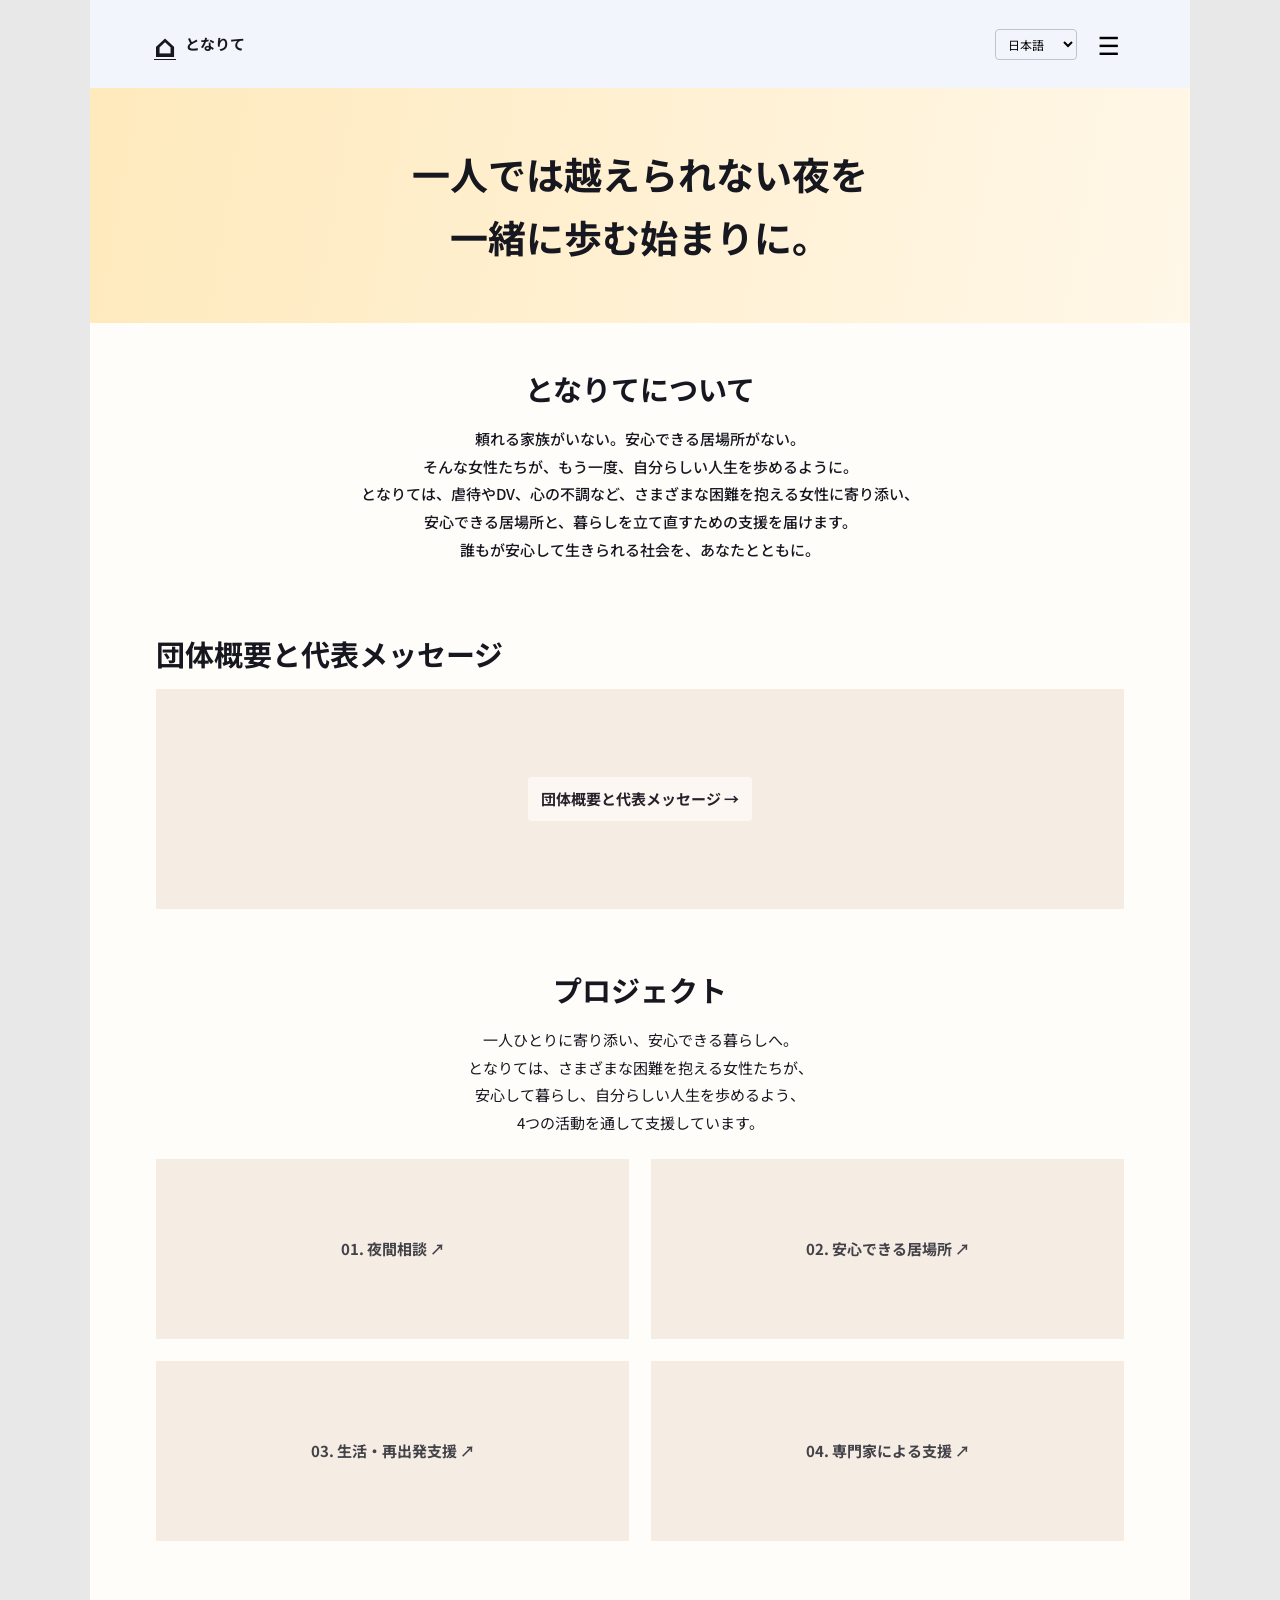
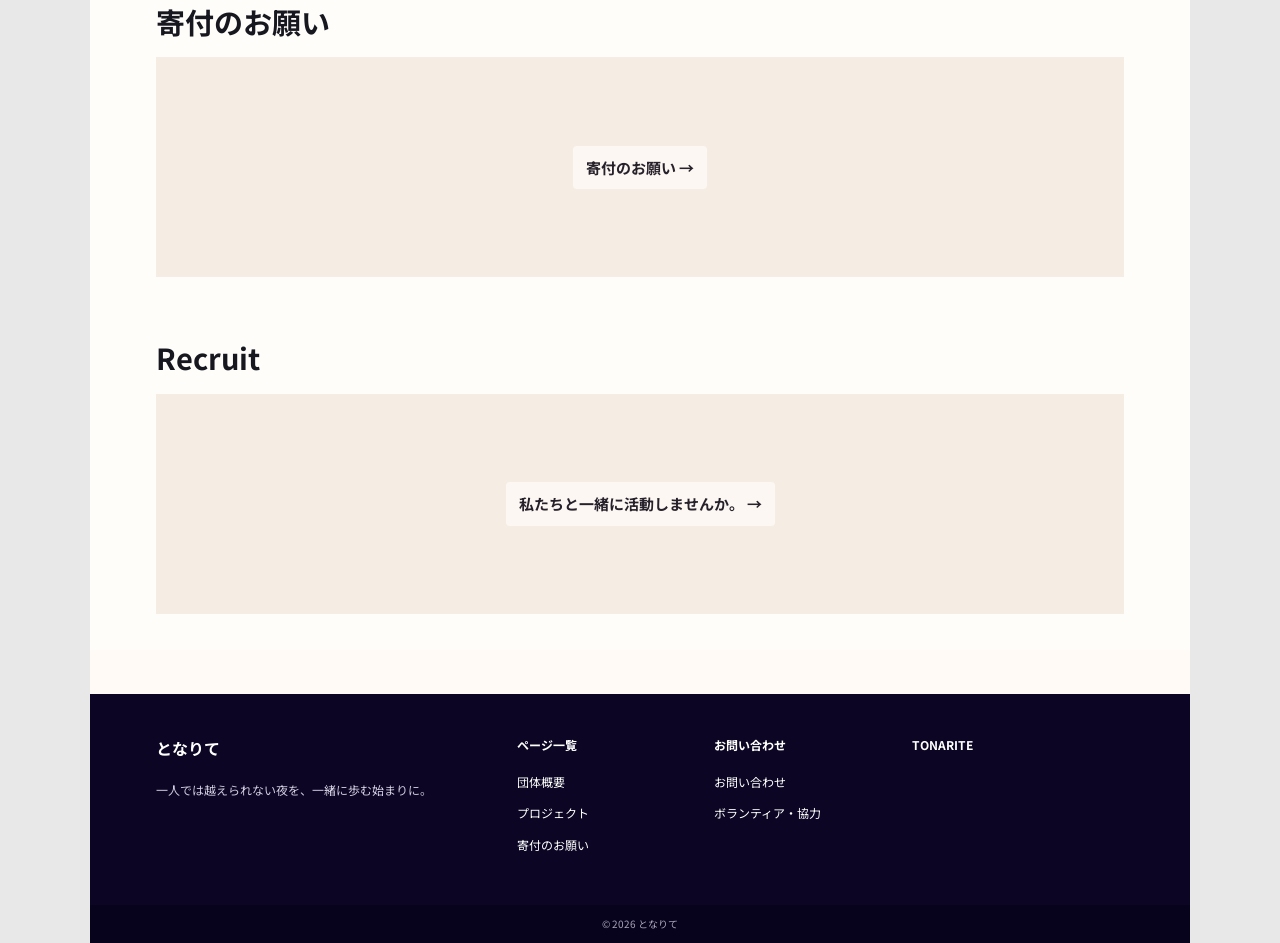
==== index.html @ 02434e6d "Add files via upload" ====
<!doctype html>
<html lang="ja"><head><meta charset="utf-8"><meta name="viewport" content="width=device-width,initial-scale=1"><meta name="description" content="となりて — 一人では越えられない夜を、一緒に歩む始まりに。"><title>ホーム | となりて</title><link rel="stylesheet" href="style.css"></head>
<body data-page="index">
<header class="site-header"><a class="brand" href="index.html" aria-label="となりて ホーム"><span class="brand-icon">⌂</span><span>となりて</span></a><div class="header-actions"><label class="sr-only" for="lang">Language</label><select id="lang" aria-label="Language"><option value="ja">日本語</option><option value="en">English</option><option value="es">Español</option><option value="zh">中文</option></select><button class="menu-toggle" id="menu-toggle" aria-expanded="false" aria-controls="site-nav" aria-label="メニューを開く">☰</button></div><nav id="site-nav" class="site-nav" aria-label="主なメニュー"><a href="index.html" data-t="navHome">ホーム</a><a href="about.html" data-t="navAbout">団体概要</a><a href="projects.html" data-t="navProjects">プロジェクト</a><a href="donation.html" data-t="navDonate">寄付のお願い</a><a href="contact.html" data-t="navContact">お問い合わせ</a></nav></header>
<main id="app"></main>
<footer class="footer"><div class="footer-inner"><div><h2>となりて</h2><p data-t="footerLine">一人では越えられない夜を、一緒に歩む始まりに。</p></div><div><h3 data-t="footerExplore">ページ一覧</h3><a href="about.html" data-t="navAbout">団体概要</a><a href="projects.html" data-t="navProjects">プロジェクト</a><a href="donation.html" data-t="navDonate">寄付のお願い</a></div><div><h3 data-t="footerSupport">お問い合わせ</h3><a href="contact.html" data-t="navContact">お問い合わせ</a><a href="contact.html?type=general" data-t="navVolunteer">ボランティア・協力</a></div><div><h3>TONARITE</h3></div></div><div class="copyright">© 2026 となりて</div></footer>
<script src="script.js" defer></script></body></html>
---- style.css ----
@import url('https://fonts.googleapis.com/css2?family=Noto+Sans+JP:wght@400;500;600;700&display=swap');
:root{--bg:#f3f5fc;--ink:#171720;--navy:#0c0624;--muted:#53575d;--yellow:#ffda76;--sage:#a9ae99}*{box-sizing:border-box}html{scroll-behavior:smooth}body{margin:0;background:#e8e8e8;color:var(--ink);font:15px/1.85 'Noto Sans JP',system-ui,sans-serif}a{color:inherit}button,select,input,textarea{font:inherit}button,a,select{touch-action:manipulation}button{cursor:pointer}.site-header,main,.footer{max-width:1100px;margin:auto}.site-header{background:var(--bg);display:flex;align-items:center;justify-content:space-between;padding:20px 5%;position:relative;z-index:5;min-height:84px}.brand{display:flex;align-items:center;gap:9px;text-decoration:none;font-size:15px;font-weight:700}.brand-icon{font-size:31px;line-height:1;border-bottom:1px solid}.header-actions{display:flex;align-items:center;gap:15px}#lang{background:transparent;border:1px solid #bfc4cc;padding:5px 8px;border-radius:4px;font-size:12px}.menu-toggle{border:0;background:none;font-size:25px}.site-nav{display:none;position:absolute;top:100%;left:0;right:0;background:#fff;box-shadow:0 13px 20px #0002;padding:16px 5%;gap:13px;flex-direction:column}.site-nav.open{display:flex}.site-nav a{text-decoration:none;padding:7px 0;font-weight:600}.site-nav a:hover,.footer a:hover{text-decoration:underline}main{min-height:420px;background:var(--bg);padding-bottom:44px}.container{padding:30px 6%}.section{padding:24px 6% 36px}.section h2,.container h1{margin:0 0 16px;font-size:clamp(21px,2.5vw,29px);line-height:1.4}.section p{margin:0 auto 22px;max-width:760px}.center{text-align:center}.hero{background:var(--yellow);min-height:235px;display:grid;place-items:center;padding:45px 20px;text-align:center}.hero h1{font-size:clamp(22px,3.5vw,38px);line-height:1.65;max-width:720px;margin:0}.banner{min-height:220px;display:grid;place-items:center;padding:32px;text-align:center;position:relative;background-color:#adb19d;background-image:linear-gradient(112deg,transparent 34%,#f7f7e49a 34.3%,#f7f7e49a 34.7%,transparent 35%),linear-gradient(18deg,transparent 57%,#f7f7e499 57.2%,#f7f7e499 57.6%,transparent 58%),linear-gradient(167deg,#c7c9b6,#a3aa99 46%,#c1c3af 47%,#969e8e);overflow:hidden}.banner:after{content:'';position:absolute;inset:0;pointer-events:none;background:linear-gradient(140deg,#ffffff1c,transparent 55%)}.banner>*{position:relative;z-index:1}.banner a{text-decoration:none;font-weight:700}.banner:hover{filter:brightness(1.035)}.banner.large{min-height:360px}.banner.light{background-color:#e5e2de;background-image:linear-gradient(135deg,#e4e0db 40%,#c6c1bd 40%,#e1dedb 70%)}.banner.cover{color:#fff;text-shadow:0 1px 5px #0005}.intro{padding:45px 7%}.intro p{max-width:700px;margin:0 auto;font-weight:500}.project-grid,.activity-grid{display:grid;grid-template-columns:repeat(2,minmax(0,1fr));gap:22px}.project-tile{min-height:180px;display:flex;align-items:center;justify-content:center;color:#171720;text-decoration:none;font-weight:700;text-align:center;padding:15px}.project-tile:hover{transform:translateY(-3px);transition:.2s}.small{font-size:12px}.footer{color:#fff;background:var(--navy)}.footer-inner{padding:40px 6%;display:grid;grid-template-columns:2fr 1fr 1fr 1.3fr;gap:34px}.footer h2,.footer h3{font-size:16px;margin:0 0 15px}.footer h3{font-size:12px}.footer a{display:block;text-decoration:none;font-size:12px;margin-bottom:9px}.footer p{font-size:12px;color:#d2cce1}.copyright{text-align:center;padding:10px;background:#08031d;color:#a8a4b8;font-size:10px}.page-title{padding:15px 6% 35px}.page-title h1{font-size:28px;margin:0}.body-copy{max-width:800px;margin:40px auto;white-space:pre-line;text-align:center;font-weight:500}.split{display:grid;grid-template-columns:1fr 2.3fr;gap:35px;align-items:start;margin:30px 0}.portrait{min-height:250px;background:#dedbd4;display:grid;place-items:center;color:#5c6062;font-size:13px}.placeholder{min-height:170px;background:linear-gradient(140deg,#f1efed 0%,#c9c9c7 51%,#eee 52%);display:grid;place-items:center;color:#777;font-size:12px}.text-block{white-space:pre-line}.timeline{padding-left:20px}.timeline li{margin:7px 0}.info-table{width:100%;border-collapse:collapse}.info-table td{padding:10px;border-bottom:1px solid #dce0e8;vertical-align:top}.info-table td:first-child{font-weight:700;width:140px}.feature{padding:32px 0;scroll-margin-top:15px}.feature h2{font-size:21px;margin-bottom:8px}.feature p{margin:0 0 14px}.feature .banner{min-height:235px}.people{display:grid;grid-template-columns:repeat(4,1fr);gap:15px}.person{text-align:center}.person .portrait{min-height:145px}.donation-options{display:grid;grid-template-columns:repeat(3,1fr);gap:14px}.donation-choice{border:2px solid #d4d8df;background:#fff;padding:20px 8px;text-align:center;min-width:0}.donation-choice.active{border-color:#4e604d;background:#e3e9df}.donation-choice strong{display:block;font-size:24px}.donate-panel{max-width:720px;margin:20px auto;text-align:center}.segmented{display:flex;justify-content:center;flex-wrap:wrap;gap:6px;margin-bottom:20px}.segmented button{padding:10px 16px;border:1px solid #bdc2ca;background:#fff}.segmented button.active{background:var(--navy);color:#fff}.button{display:inline-block;border:0;background:var(--navy);color:white;text-decoration:none;font-weight:700;padding:14px 34px;margin:15px 0;text-align:center}.button:hover{background:#2a2050}.notice{color:#575b64;font-size:13px}.voice{display:grid;grid-template-columns:120px 1fr;gap:22px;margin:24px 0;align-items:center}.voice .placeholder{min-height:120px}.form-wrap{max-width:750px;margin:auto}.form-row{margin:18px 0}.form-row label{display:block;font-weight:600;margin-bottom:6px}.form-row input,.form-row textarea,.form-row select{background:#fff;border:1px solid #a9b0ba;padding:12px;width:100%;border-radius:3px}.form-row textarea{min-height:160px}.form-hint{font-size:12px;color:#555a62}.radio-pair{display:grid;grid-template-columns:1fr 1fr;gap:12px}.radio-card{border:1px solid #bbc2c9;padding:16px;background:#fff}.radio-card:has(input:checked){border:2px solid #62755c;background:#e7eee4}.status{padding:12px;margin-top:13px;background:#ffefce}.safety{background:#fff9eb;padding:18px;border-left:4px solid #e7b64b;font-size:13px}.sr-only{position:absolute;width:1px;height:1px;overflow:hidden;clip:rect(0,0,0,0)}@media(max-width:680px){body{font-size:14px}.site-header{padding:13px 5%;min-height:65px}.hero{min-height:230px}.banner.large{min-height:270px}.project-grid,.activity-grid{gap:12px}.project-tile{min-height:132px;font-size:12px}.footer-inner{grid-template-columns:repeat(2,1fr);gap:22px}.split{grid-template-columns:1fr}.portrait{min-height:180px}.people{grid-template-columns:repeat(2,1fr)}.donation-options{gap:7px}.donation-choice strong{font-size:18px}.donation-choice{padding:12px 4px}.voice{grid-template-columns:75px 1fr;gap:12px}.voice .placeholder{min-height:80px}.radio-pair{grid-template-columns:1fr}.info-table td:first-child{width:100px}.container{padding:26px 5%}}
/* Tonarite original watercolor artwork */
main{background:#fffaf5 url('assets/site-watercolor-bg.webp') center top/100% auto repeat-y;}
.section,.container,.page-title{background:rgba(255,255,255,.48)}
.hero{background:linear-gradient(100deg,rgba(255,230,176,.82),rgba(255,246,228,.77)),url('assets/about-landscape.webp') center 52%/cover;}
.banner{background-color:#f3e9df;background-image:url('assets/about-landscape.webp');background-position:center;background-size:cover;}
.banner::after{background:rgba(255,250,246,.19)}
.banner a,.banner strong{display:inline-block;padding:8px 13px;background:rgba(255,251,247,.76);border-radius:4px;text-shadow:none;color:#27212b;}
.about-image{background-image:url('assets/about-landscape.webp')}
.donation-image{background-image:url('assets/donation-hands.webp')}
.recruit-image{background-image:url('assets/recruit-workspace.webp')}
.contact-image{background-image:url('assets/watercolor-florals.webp')}
.tile-1{background-image:url('assets/night-consultation.webp')}
.tile-2{background-image:url('assets/safe-room.webp')}
.tile-3{background-image:url('assets/living-support.webp')}
.tile-4{background-image:url('assets/expert-support.webp')}
.banner.project-tile{background-size:cover;background-position:center;}
.portrait-floral{background:#f7eee8 url('assets/watercolor-florals.webp') center/cover no-repeat;color:transparent}
.watercolor-story{background:#f7eee8 url('assets/new-beginnings.webp') center/cover no-repeat;color:transparent}
.person:nth-child(even) .portrait-floral{background-image:url('assets/recruit-workspace.webp')}
.banner.cover{color:var(--ink);text-shadow:none}
.banner.light{background-image:url('assets/donation-hands.webp')}
@media(max-width:680px){main{background-size:100% auto}.banner{min-height:165px}}

/* 2026-10-25 content revisions */
.project-copy,.history-copy{white-space:pre-line}.history-copy{line-height:2.15}.text-block{line-height:2}.impact-section{max-width:920px;margin:38px auto 26px}.impact-section>h2{text-align:left;font-size:clamp(20px,3vw,27px);margin-bottom:25px}.impact-grid{display:grid;grid-template-columns:repeat(3,minmax(0,1fr));gap:28px}.impact-card{min-width:0;text-align:center;background:rgba(255,255,255,.7);padding:16px;border-radius:12px}.impact-card h3{font-size:clamp(22px,3vw,29px);margin:0 0 14px}.impact-card img{display:block;width:100%;aspect-ratio:1.35;object-fit:cover;border-radius:6px}.impact-card p{font-size:16px;font-weight:700;margin:13px auto 0}.impact-foot,.tax-note{font-size:12px;color:#575968}.frequency-help{font-weight:700;margin-top:22px!important}.tax-note{margin-top:-8px!important}.body-copy{line-height:2.2}@media(max-width:680px){.impact-grid{gap:9px}.impact-card{padding:8px}.impact-card p{font-size:12px}.impact-card h3{font-size:21px}.impact-section{margin:28px auto}}
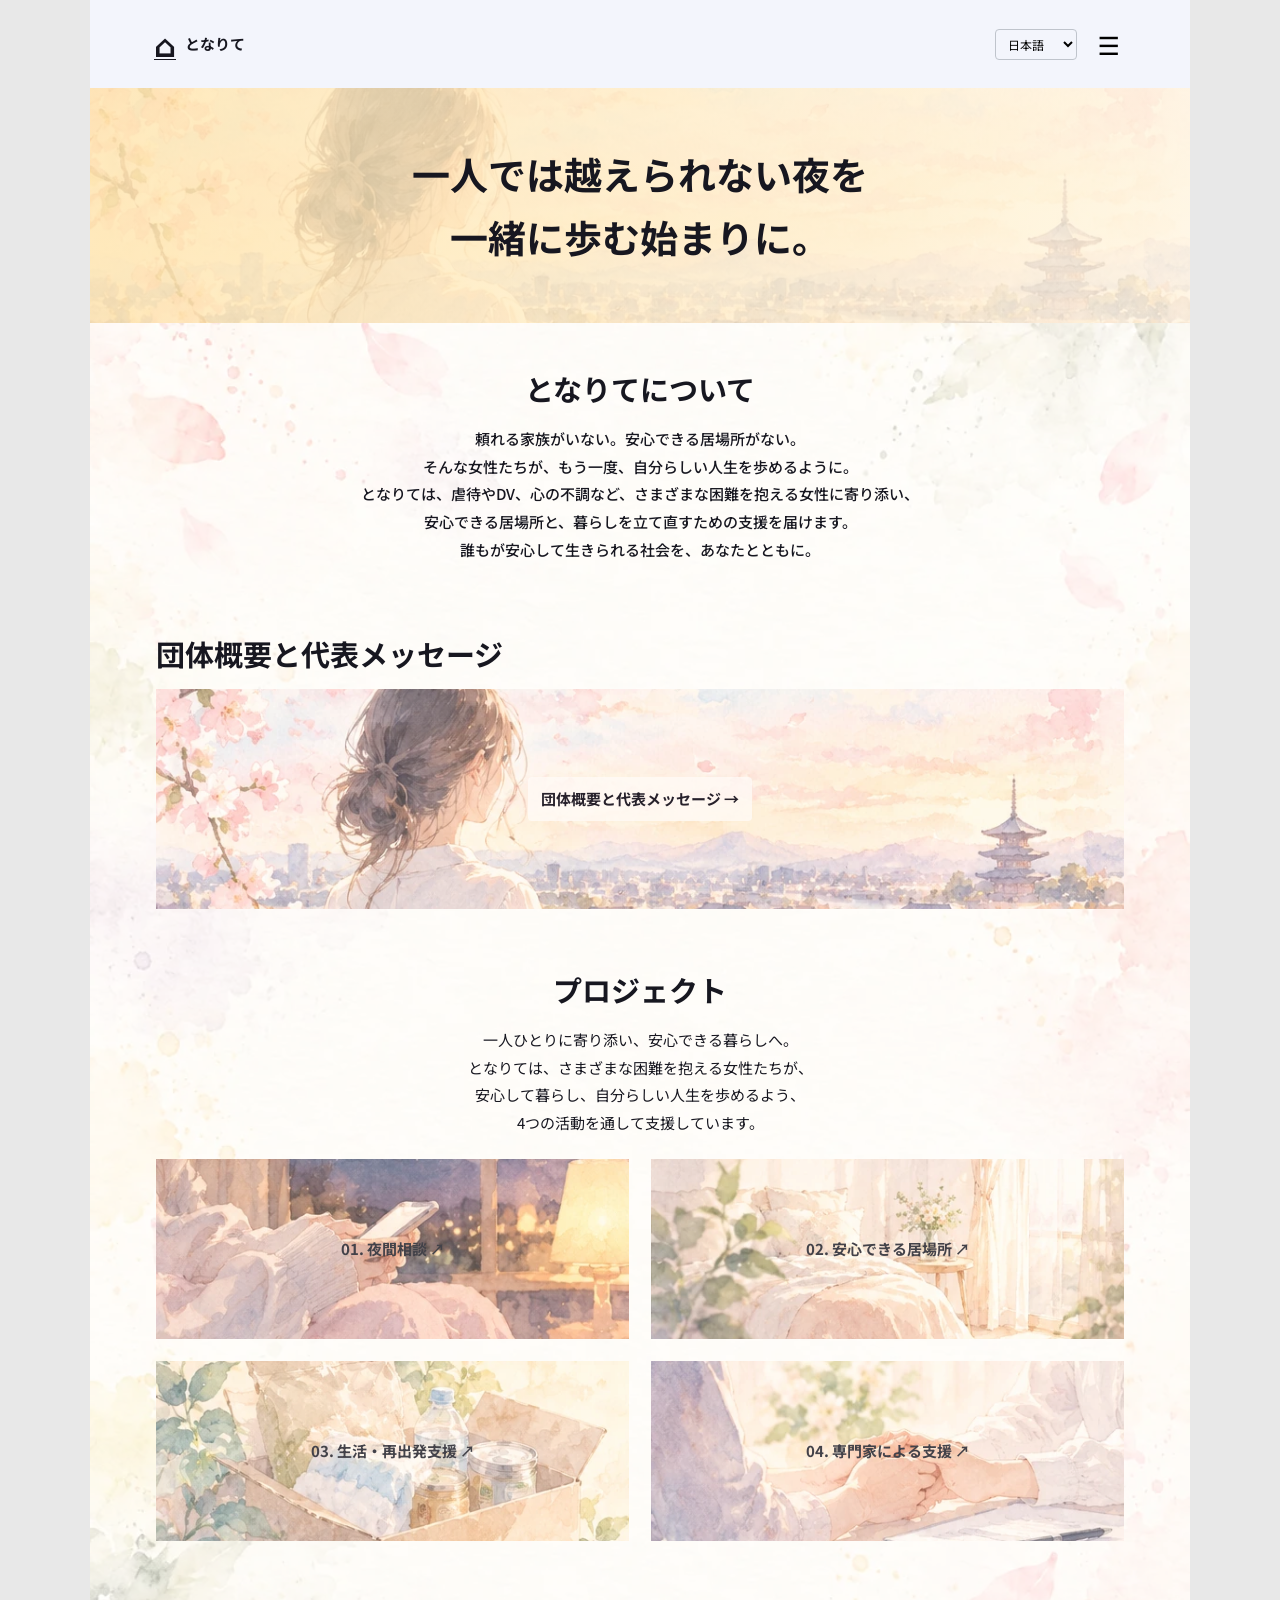
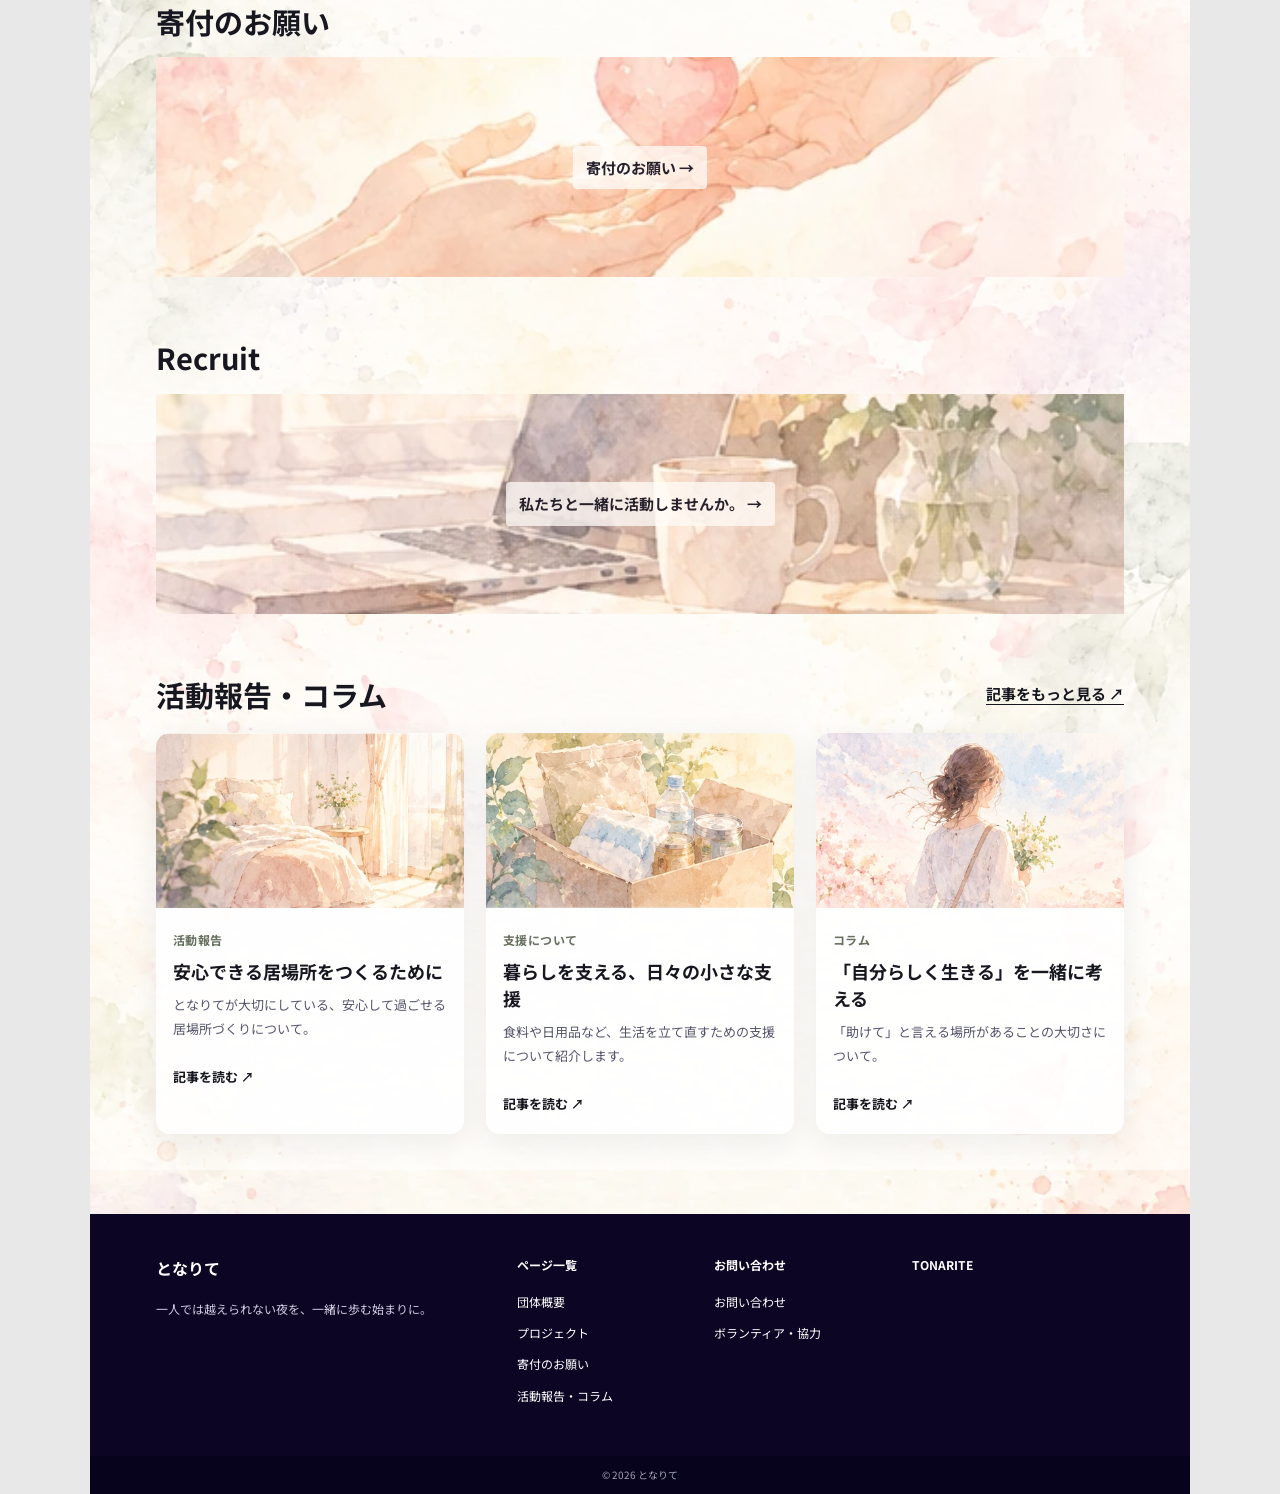
==== commit 2c0011df: "Add files via upload" ====
--- a/index.html
+++ b/index.html
@@ -1,7 +1,7 @@
 <!doctype html>
-<html lang="ja"><head><meta charset="utf-8"><meta name="viewport" content="width=device-width,initial-scale=1"><meta name="description" content="となりて — 一人では越えられない夜を、一緒に歩む始まりに。"><title>ホーム | となりて</title><link rel="stylesheet" href="style.css"></head>
+<html lang="ja"><head><meta charset="utf-8"><meta name="viewport" content="width=device-width,initial-scale=1"><meta name="description" content="となりて — 一人では越えられない夜を、一緒に歩む始まりに。"><title>ホーム | となりて</title><link rel="stylesheet" href="style.css?v=20261026"></head>
 <body data-page="index">
-<header class="site-header"><a class="brand" href="index.html" aria-label="となりて ホーム"><span class="brand-icon">⌂</span><span>となりて</span></a><div class="header-actions"><label class="sr-only" for="lang">Language</label><select id="lang" aria-label="Language"><option value="ja">日本語</option><option value="en">English</option><option value="es">Español</option><option value="zh">中文</option></select><button class="menu-toggle" id="menu-toggle" aria-expanded="false" aria-controls="site-nav" aria-label="メニューを開く">☰</button></div><nav id="site-nav" class="site-nav" aria-label="主なメニュー"><a href="index.html" data-t="navHome">ホーム</a><a href="about.html" data-t="navAbout">団体概要</a><a href="projects.html" data-t="navProjects">プロジェクト</a><a href="donation.html" data-t="navDonate">寄付のお願い</a><a href="contact.html" data-t="navContact">お問い合わせ</a></nav></header>
+<header class="site-header"><a class="brand" href="index.html" aria-label="となりて ホーム"><span class="brand-icon">⌂</span><span>となりて</span></a><div class="header-actions"><label class="sr-only" for="lang">Language</label><select id="lang" aria-label="Language"><option value="ja">日本語</option><option value="en">English</option><option value="es">Español</option><option value="zh">中文</option></select><button class="menu-toggle" id="menu-toggle" aria-expanded="false" aria-controls="site-nav" aria-label="メニューを開く">☰</button></div><nav id="site-nav" class="site-nav" aria-label="主なメニュー"><a href="index.html" data-t="navHome">ホーム</a><a href="about.html" data-t="navAbout">団体概要</a><a href="projects.html" data-t="navProjects">プロジェクト</a><a href="donation.html" data-t="navDonate">寄付のお願い</a><a href="contact.html" data-t="navContact">お問い合わせ</a><a href="articles.html" class="nav-articles">活動報告・コラム</a></nav></header>
 <main id="app"></main>
-<footer class="footer"><div class="footer-inner"><div><h2>となりて</h2><p data-t="footerLine">一人では越えられない夜を、一緒に歩む始まりに。</p></div><div><h3 data-t="footerExplore">ページ一覧</h3><a href="about.html" data-t="navAbout">団体概要</a><a href="projects.html" data-t="navProjects">プロジェクト</a><a href="donation.html" data-t="navDonate">寄付のお願い</a></div><div><h3 data-t="footerSupport">お問い合わせ</h3><a href="contact.html" data-t="navContact">お問い合わせ</a><a href="contact.html?type=general" data-t="navVolunteer">ボランティア・協力</a></div><div><h3>TONARITE</h3></div></div><div class="copyright">© 2026 となりて</div></footer>
-<script src="script.js" defer></script></body></html>+<footer class="footer"><div class="footer-inner"><div><h2>となりて</h2><p data-t="footerLine">一人では越えられない夜を、一緒に歩む始まりに。</p></div><div><h3 data-t="footerExplore">ページ一覧</h3><a href="about.html" data-t="navAbout">団体概要</a><a href="projects.html" data-t="navProjects">プロジェクト</a><a href="donation.html" data-t="navDonate">寄付のお願い</a><a href="articles.html">活動報告・コラム</a></div><div><h3 data-t="footerSupport">お問い合わせ</h3><a href="contact.html" data-t="navContact">お問い合わせ</a><a href="contact.html?type=general" data-t="navVolunteer">ボランティア・協力</a></div><div><h3>TONARITE</h3></div></div><div class="copyright">© 2026 となりて</div></footer>
+<script src="script.js?v=20261026" defer></script><script src="articles-data.js?v=20261026" defer></script><script src="articles.js?v=20261026" defer></script></body></html>
--- a/style.css
+++ b/style.css
@@ -25,3 +25,6 @@
 
 /* 2026-10-25 content revisions */
 .project-copy,.history-copy{white-space:pre-line}.history-copy{line-height:2.15}.text-block{line-height:2}.impact-section{max-width:920px;margin:38px auto 26px}.impact-section>h2{text-align:left;font-size:clamp(20px,3vw,27px);margin-bottom:25px}.impact-grid{display:grid;grid-template-columns:repeat(3,minmax(0,1fr));gap:28px}.impact-card{min-width:0;text-align:center;background:rgba(255,255,255,.7);padding:16px;border-radius:12px}.impact-card h3{font-size:clamp(22px,3vw,29px);margin:0 0 14px}.impact-card img{display:block;width:100%;aspect-ratio:1.35;object-fit:cover;border-radius:6px}.impact-card p{font-size:16px;font-weight:700;margin:13px auto 0}.impact-foot,.tax-note{font-size:12px;color:#575968}.frequency-help{font-weight:700;margin-top:22px!important}.tax-note{margin-top:-8px!important}.body-copy{line-height:2.2}@media(max-width:680px){.impact-grid{gap:9px}.impact-card{padding:8px}.impact-card p{font-size:12px}.impact-card h3{font-size:21px}.impact-section{margin:28px auto}}
+
+/* News & stories: watercolor theme */
+.news-heading{display:flex;align-items:center;justify-content:space-between;gap:12px;margin-bottom:18px}.news-heading h2{margin:0}.news-more,.article-back{font-weight:700;text-underline-offset:4px}.article-grid{display:grid;grid-template-columns:repeat(3,minmax(0,1fr));gap:22px}.article-card{display:block;overflow:hidden;border-radius:14px;background:rgba(255,255,255,.85);text-decoration:none;box-shadow:0 8px 30px #1a183112;transition:transform .2s ease,box-shadow .2s ease}.article-card:hover{transform:translateY(-3px);box-shadow:0 12px 34px #1a18311e}.article-card img{width:100%;height:175px;object-fit:cover;display:block}.article-card-copy{padding:17px}.article-card h3{margin:6px 0 8px;font-size:18px;line-height:1.5}.article-card p{font-size:13px;line-height:1.8;color:#55556b}.article-category{color:#66705e;font-size:12px;font-weight:700;letter-spacing:.04em}.article-next{font-size:13px;font-weight:700}.article-lead{font-size:16px}.article-demo-note{background:#fff9e9;border-left:3px solid #cfb777;padding:10px 13px;font-size:12px;line-height:1.6;color:#5a5146}.article-filter{display:flex;gap:9px;flex-wrap:wrap;margin:25px 0}.article-filter button{padding:7px 15px;border:1px solid #bac5ae;border-radius:99px;background:#ffffffc7;font-size:13px}.article-filter button.active{background:#849678;color:white;border-color:#849678}.article-detail{max-width:850px;margin:0 auto;padding:40px clamp(20px,6vw,65px) 80px}.article-detail h1{font-size:clamp(23px,4vw,36px);line-height:1.5;margin:10px 0 30px}.article-feature-image{display:block;width:100%;aspect-ratio:1.8;object-fit:cover;border-radius:12px}.article-content{font-size:16px;line-height:2.15;margin:30px 0}.article-content p{margin:0 0 1.5em}.article-back{display:inline-block;margin:15px 0}.article-detail .article-category{margin-top:20px}@media(max-width:800px){.article-grid{grid-template-columns:repeat(2,minmax(0,1fr))}}@media(max-width:560px){.article-grid{grid-template-columns:1fr}.article-card img{height:190px}.news-heading{align-items:flex-start}.news-more{font-size:12px}}
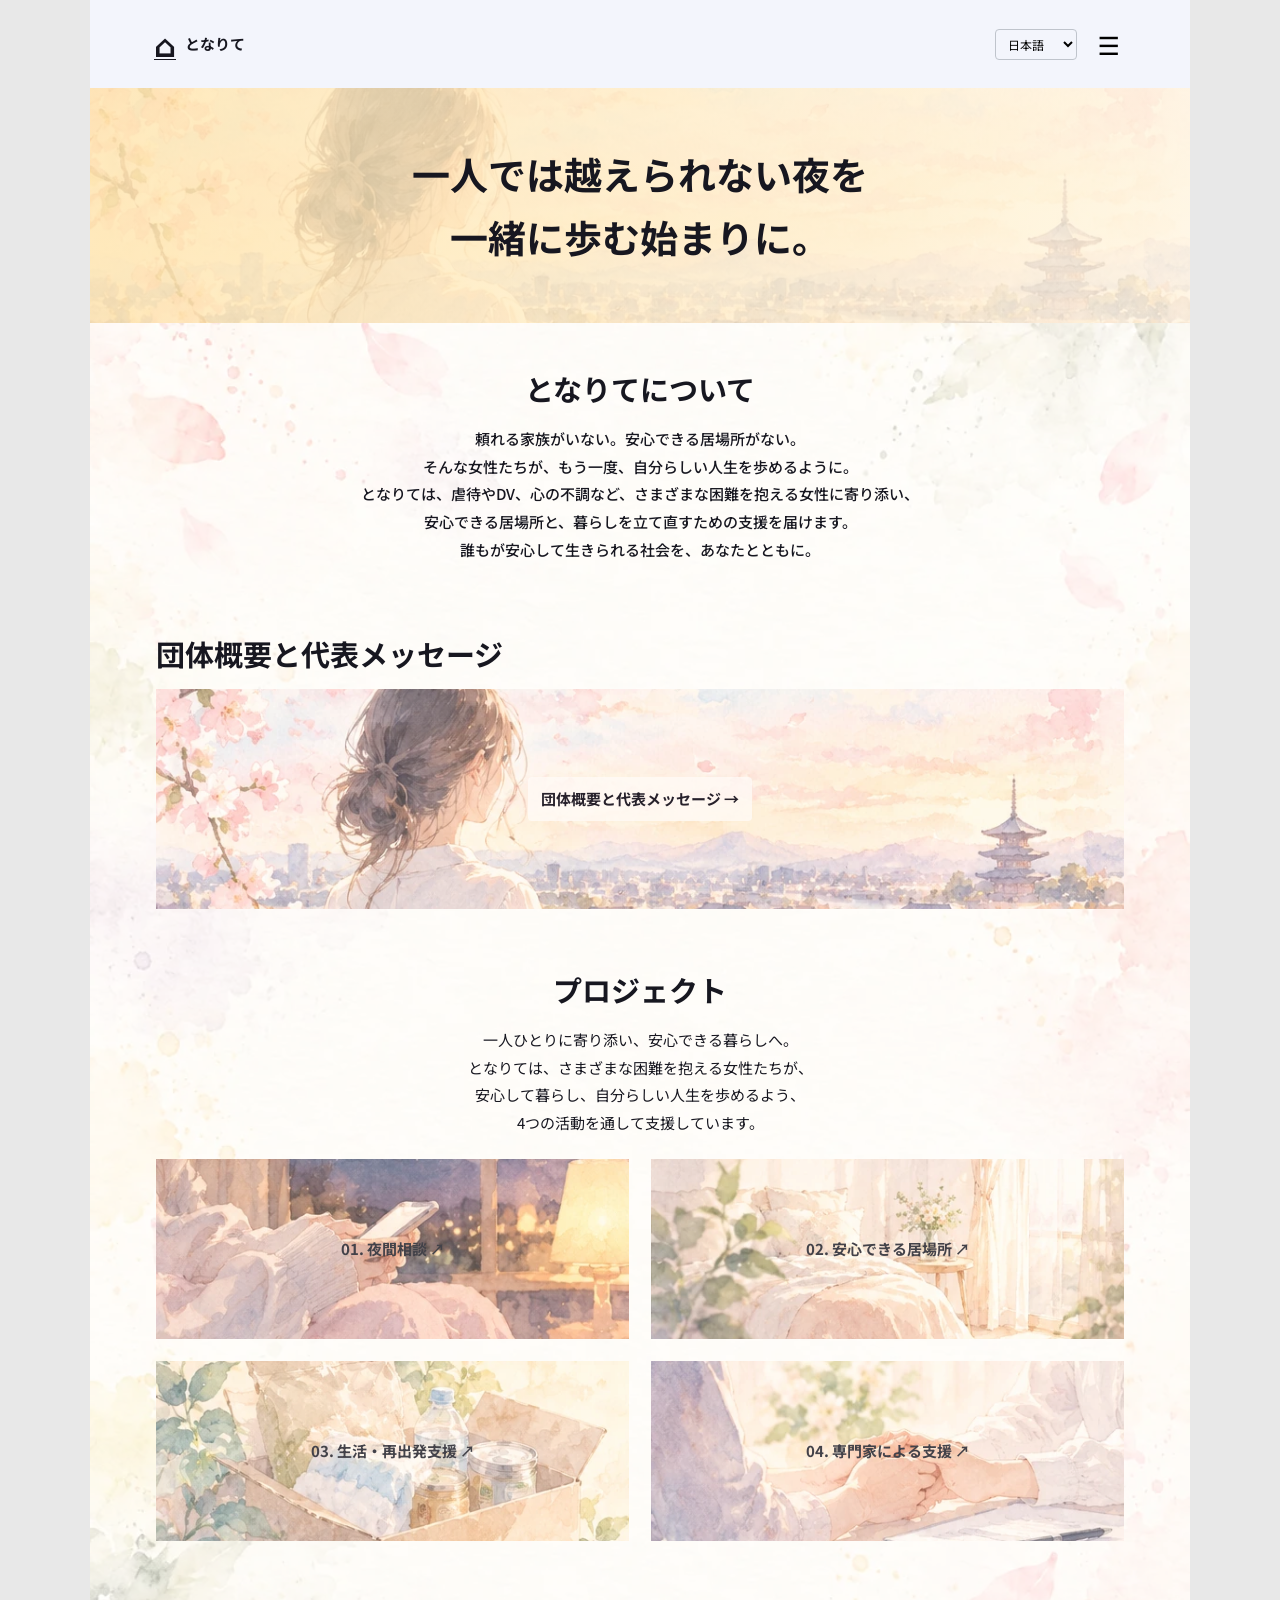
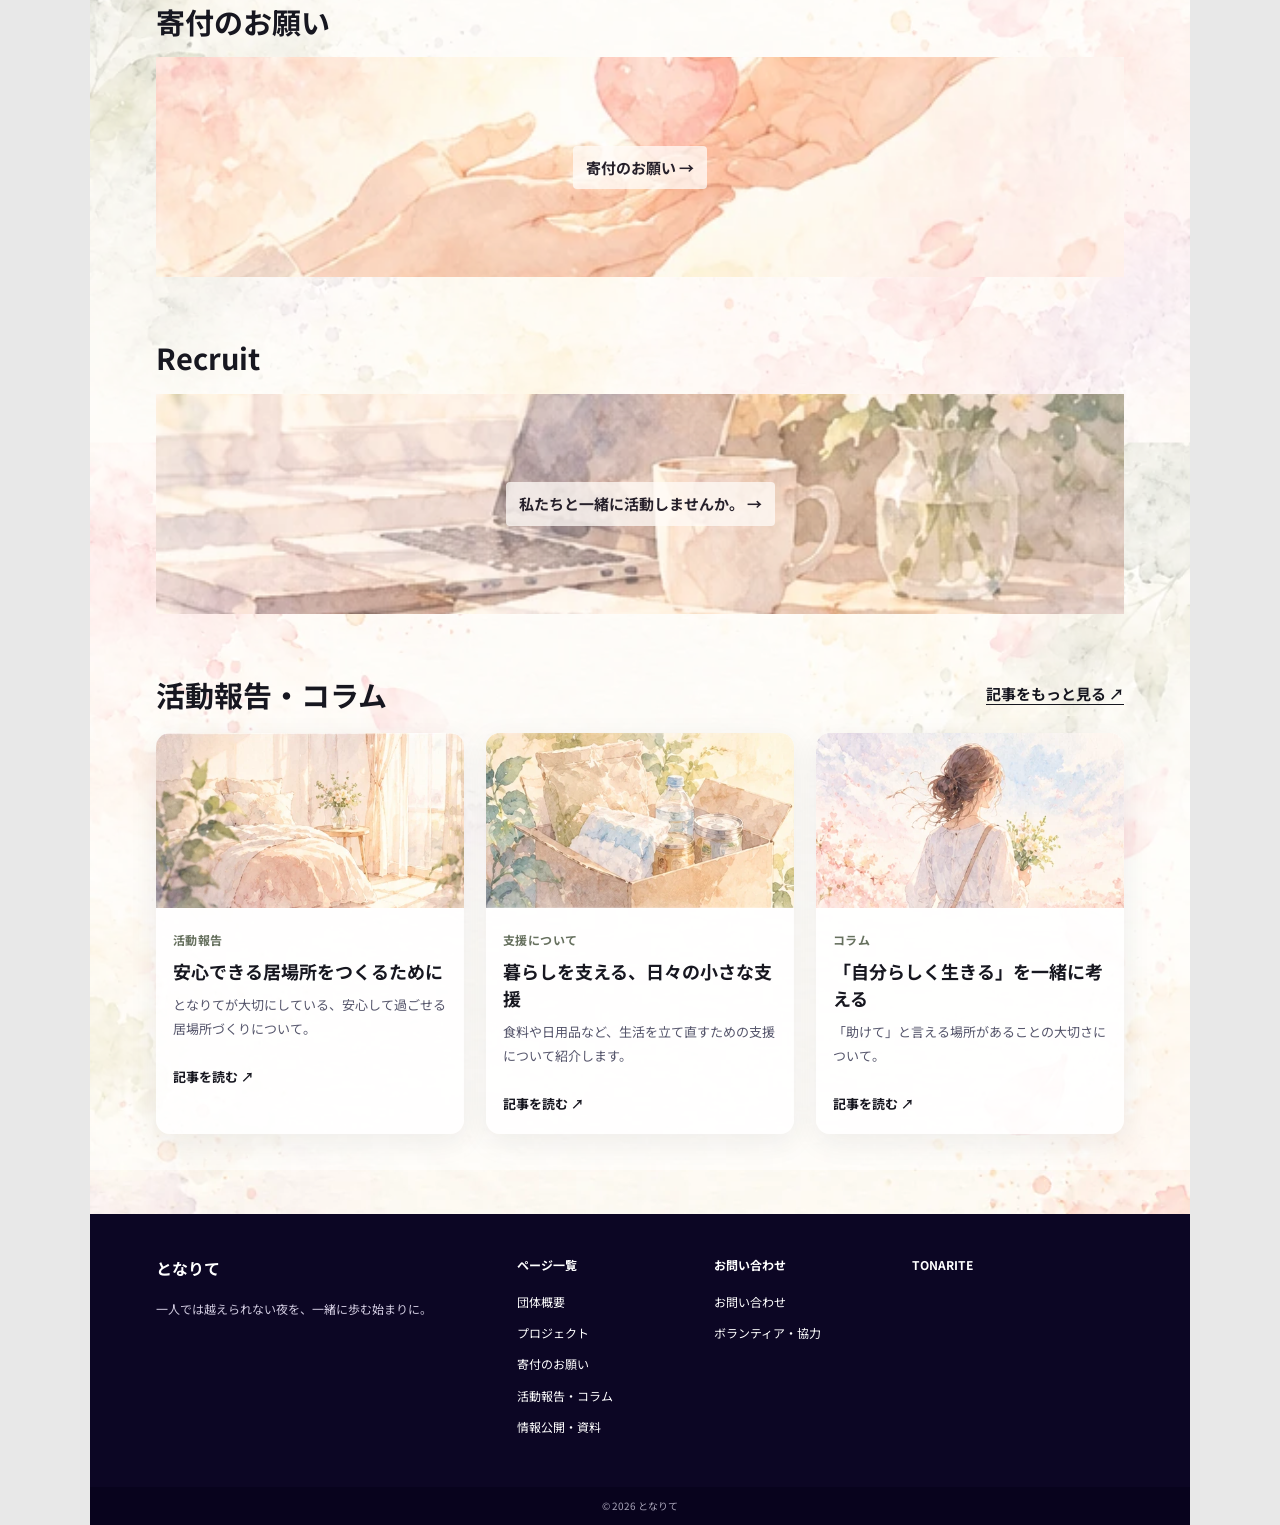
==== commit d4b145fb: "Add files via upload" ====
--- a/index.html
+++ b/index.html
@@ -1,7 +1,7 @@
 <!doctype html>
-<html lang="ja"><head><meta charset="utf-8"><meta name="viewport" content="width=device-width,initial-scale=1"><meta name="description" content="となりて — 一人では越えられない夜を、一緒に歩む始まりに。"><title>ホーム | となりて</title><link rel="stylesheet" href="style.css?v=20261026"></head>
+<html lang="ja"><head><meta charset="utf-8"><meta name="viewport" content="width=device-width,initial-scale=1"><meta name="description" content="となりて — 一人では越えられない夜を、一緒に歩む始まりに。"><title>ホーム | となりて</title><link rel="stylesheet" href="style.css?v=20261030"></head>
 <body data-page="index">
-<header class="site-header"><a class="brand" href="index.html" aria-label="となりて ホーム"><span class="brand-icon">⌂</span><span>となりて</span></a><div class="header-actions"><label class="sr-only" for="lang">Language</label><select id="lang" aria-label="Language"><option value="ja">日本語</option><option value="en">English</option><option value="es">Español</option><option value="zh">中文</option></select><button class="menu-toggle" id="menu-toggle" aria-expanded="false" aria-controls="site-nav" aria-label="メニューを開く">☰</button></div><nav id="site-nav" class="site-nav" aria-label="主なメニュー"><a href="index.html" data-t="navHome">ホーム</a><a href="about.html" data-t="navAbout">団体概要</a><a href="projects.html" data-t="navProjects">プロジェクト</a><a href="donation.html" data-t="navDonate">寄付のお願い</a><a href="contact.html" data-t="navContact">お問い合わせ</a><a href="articles.html" class="nav-articles">活動報告・コラム</a></nav></header>
+<header class="site-header"><a class="brand" href="index.html" aria-label="となりて ホーム"><span class="brand-icon">⌂</span><span>となりて</span></a><div class="header-actions"><label class="sr-only" for="lang">Language</label><select id="lang" aria-label="Language"><option value="ja">日本語</option><option value="en">English</option><option value="es">Español</option><option value="zh">中文</option></select><button class="menu-toggle" id="menu-toggle" aria-expanded="false" aria-controls="site-nav" aria-label="メニューを開く">☰</button></div><nav id="site-nav" class="site-nav" aria-label="主なメニュー"><a href="index.html" data-t="navHome">ホーム</a><a href="about.html" data-t="navAbout">団体概要</a><a href="projects.html" data-t="navProjects">プロジェクト</a><a href="donation.html" data-t="navDonate">寄付のお願い</a><a href="contact.html" data-t="navContact">お問い合わせ</a><a href="articles.html" class="nav-articles">活動報告・コラム</a><a href="disclosure.html" class="nav-disclosure">情報公開・資料</a></nav></header>
 <main id="app"></main>
-<footer class="footer"><div class="footer-inner"><div><h2>となりて</h2><p data-t="footerLine">一人では越えられない夜を、一緒に歩む始まりに。</p></div><div><h3 data-t="footerExplore">ページ一覧</h3><a href="about.html" data-t="navAbout">団体概要</a><a href="projects.html" data-t="navProjects">プロジェクト</a><a href="donation.html" data-t="navDonate">寄付のお願い</a><a href="articles.html">活動報告・コラム</a></div><div><h3 data-t="footerSupport">お問い合わせ</h3><a href="contact.html" data-t="navContact">お問い合わせ</a><a href="contact.html?type=general" data-t="navVolunteer">ボランティア・協力</a></div><div><h3>TONARITE</h3></div></div><div class="copyright">© 2026 となりて</div></footer>
-<script src="script.js?v=20261026" defer></script><script src="articles-data.js?v=20261026" defer></script><script src="articles.js?v=20261026" defer></script></body></html>+<footer class="footer"><div class="footer-inner"><div><h2>となりて</h2><p data-t="footerLine">一人では越えられない夜を、一緒に歩む始まりに。</p></div><div><h3 data-t="footerExplore">ページ一覧</h3><a href="about.html" data-t="navAbout">団体概要</a><a href="projects.html" data-t="navProjects">プロジェクト</a><a href="donation.html" data-t="navDonate">寄付のお願い</a><a href="articles.html">活動報告・コラム</a><a href="disclosure.html" class="footer-disclosure">情報公開・資料</a></div><div><h3 data-t="footerSupport">お問い合わせ</h3><a href="contact.html" data-t="navContact">お問い合わせ</a><a href="contact.html?type=general" data-t="navVolunteer">ボランティア・協力</a></div><div><h3>TONARITE</h3></div></div><div class="copyright">© 2026 となりて</div></footer>
+<script src="script.js?v=20261030" defer></script><script src="articles-data.js?v=20261026" defer></script><script src="articles.js?v=20261026" defer></script></body></html>
--- a/style.css
+++ b/style.css
@@ -28,3 +28,45 @@
 
 /* News & stories: watercolor theme */
 .news-heading{display:flex;align-items:center;justify-content:space-between;gap:12px;margin-bottom:18px}.news-heading h2{margin:0}.news-more,.article-back{font-weight:700;text-underline-offset:4px}.article-grid{display:grid;grid-template-columns:repeat(3,minmax(0,1fr));gap:22px}.article-card{display:block;overflow:hidden;border-radius:14px;background:rgba(255,255,255,.85);text-decoration:none;box-shadow:0 8px 30px #1a183112;transition:transform .2s ease,box-shadow .2s ease}.article-card:hover{transform:translateY(-3px);box-shadow:0 12px 34px #1a18311e}.article-card img{width:100%;height:175px;object-fit:cover;display:block}.article-card-copy{padding:17px}.article-card h3{margin:6px 0 8px;font-size:18px;line-height:1.5}.article-card p{font-size:13px;line-height:1.8;color:#55556b}.article-category{color:#66705e;font-size:12px;font-weight:700;letter-spacing:.04em}.article-next{font-size:13px;font-weight:700}.article-lead{font-size:16px}.article-demo-note{background:#fff9e9;border-left:3px solid #cfb777;padding:10px 13px;font-size:12px;line-height:1.6;color:#5a5146}.article-filter{display:flex;gap:9px;flex-wrap:wrap;margin:25px 0}.article-filter button{padding:7px 15px;border:1px solid #bac5ae;border-radius:99px;background:#ffffffc7;font-size:13px}.article-filter button.active{background:#849678;color:white;border-color:#849678}.article-detail{max-width:850px;margin:0 auto;padding:40px clamp(20px,6vw,65px) 80px}.article-detail h1{font-size:clamp(23px,4vw,36px);line-height:1.5;margin:10px 0 30px}.article-feature-image{display:block;width:100%;aspect-ratio:1.8;object-fit:cover;border-radius:12px}.article-content{font-size:16px;line-height:2.15;margin:30px 0}.article-content p{margin:0 0 1.5em}.article-back{display:inline-block;margin:15px 0}.article-detail .article-category{margin-top:20px}@media(max-width:800px){.article-grid{grid-template-columns:repeat(2,minmax(0,1fr))}}@media(max-width:560px){.article-grid{grid-template-columns:1fr}.article-card img{height:190px}.news-heading{align-items:flex-start}.news-more{font-size:12px}}
+
+/* Mobile only: compact swipeable latest articles on the homepage.
+   The full article listing and desktop three-column layout are unchanged. */
+@media (max-width: 560px) {
+  .news-preview { padding-right: 0; overflow: hidden; }
+  .news-preview .news-heading { padding-right: 6%; align-items: center; }
+  .news-preview .news-heading h2 { font-size: 20px; }
+  .news-preview #latest-articles {
+    display: flex;
+    flex-wrap: nowrap;
+    gap: 12px;
+    overflow-x: auto;
+    overscroll-behavior-inline: contain;
+    scroll-snap-type: x mandatory;
+    scroll-padding-inline: 0 20px;
+    padding: 4px 20px 18px 0;
+    -webkit-overflow-scrolling: touch;
+    scrollbar-width: thin;
+  }
+  .news-preview #latest-articles .article-card {
+    flex: 0 0 min(62vw, 220px);
+    min-width: 0;
+    scroll-snap-align: start;
+  }
+  .news-preview #latest-articles .article-card img { height: 104px; }
+  .news-preview #latest-articles .article-card-copy { padding: 10px 12px 12px; }
+  .news-preview #latest-articles .article-card h3 {
+    font-size: 13px;
+    line-height: 1.5;
+    margin: 4px 0;
+    display: -webkit-box;
+    -webkit-box-orient: vertical;
+    -webkit-line-clamp: 2;
+    overflow: hidden;
+  }
+  .news-preview #latest-articles .article-card p { display: none; }
+  .news-preview #latest-articles .article-category,
+  .news-preview #latest-articles .article-next { font-size: 10px; }
+}
+
+/* Information disclosure page — watercolor variant */
+.disclosure-section{padding-top:28px;padding-bottom:80px}.disclosure-lead{margin:0 auto 30px;max-width:780px;text-align:center;font-size:16px}.disclosure-grid{max-width:870px;margin:auto;display:grid;grid-template-columns:repeat(3,minmax(0,1fr));gap:18px}.disclosure-card{background:rgba(255,255,255,.86);border:1px solid #eee6df;box-shadow:0 9px 30px rgba(77,62,73,.07);border-radius:14px;padding:28px 20px;min-height:265px;display:flex;flex-direction:column}.disclosure-card h2{font-size:20px;line-height:1.5;margin:10px 0}.disclosure-card p{font-size:13px;color:#595963;line-height:1.8}.disclosure-overline{color:#8e997d;font-size:11px;letter-spacing:.08em;font-weight:700}.disclosure-card [data-pdf]{margin-top:auto;padding-top:14px}.disclosure-pending{font-size:13px;color:#797881;background:#f6f3ef;padding:9px 14px;display:inline-block;border-radius:4px}.disclosure-button{display:inline-block;padding:10px 13px;background:#0c0624;color:#fff;text-decoration:none;font-size:13px;font-weight:700;border-radius:4px}.disclosure-button:hover{background:#383050}@media(max-width:760px){.disclosure-grid{grid-template-columns:1fr}.disclosure-card{min-height:210px}.disclosure-section{padding-bottom:48px}}
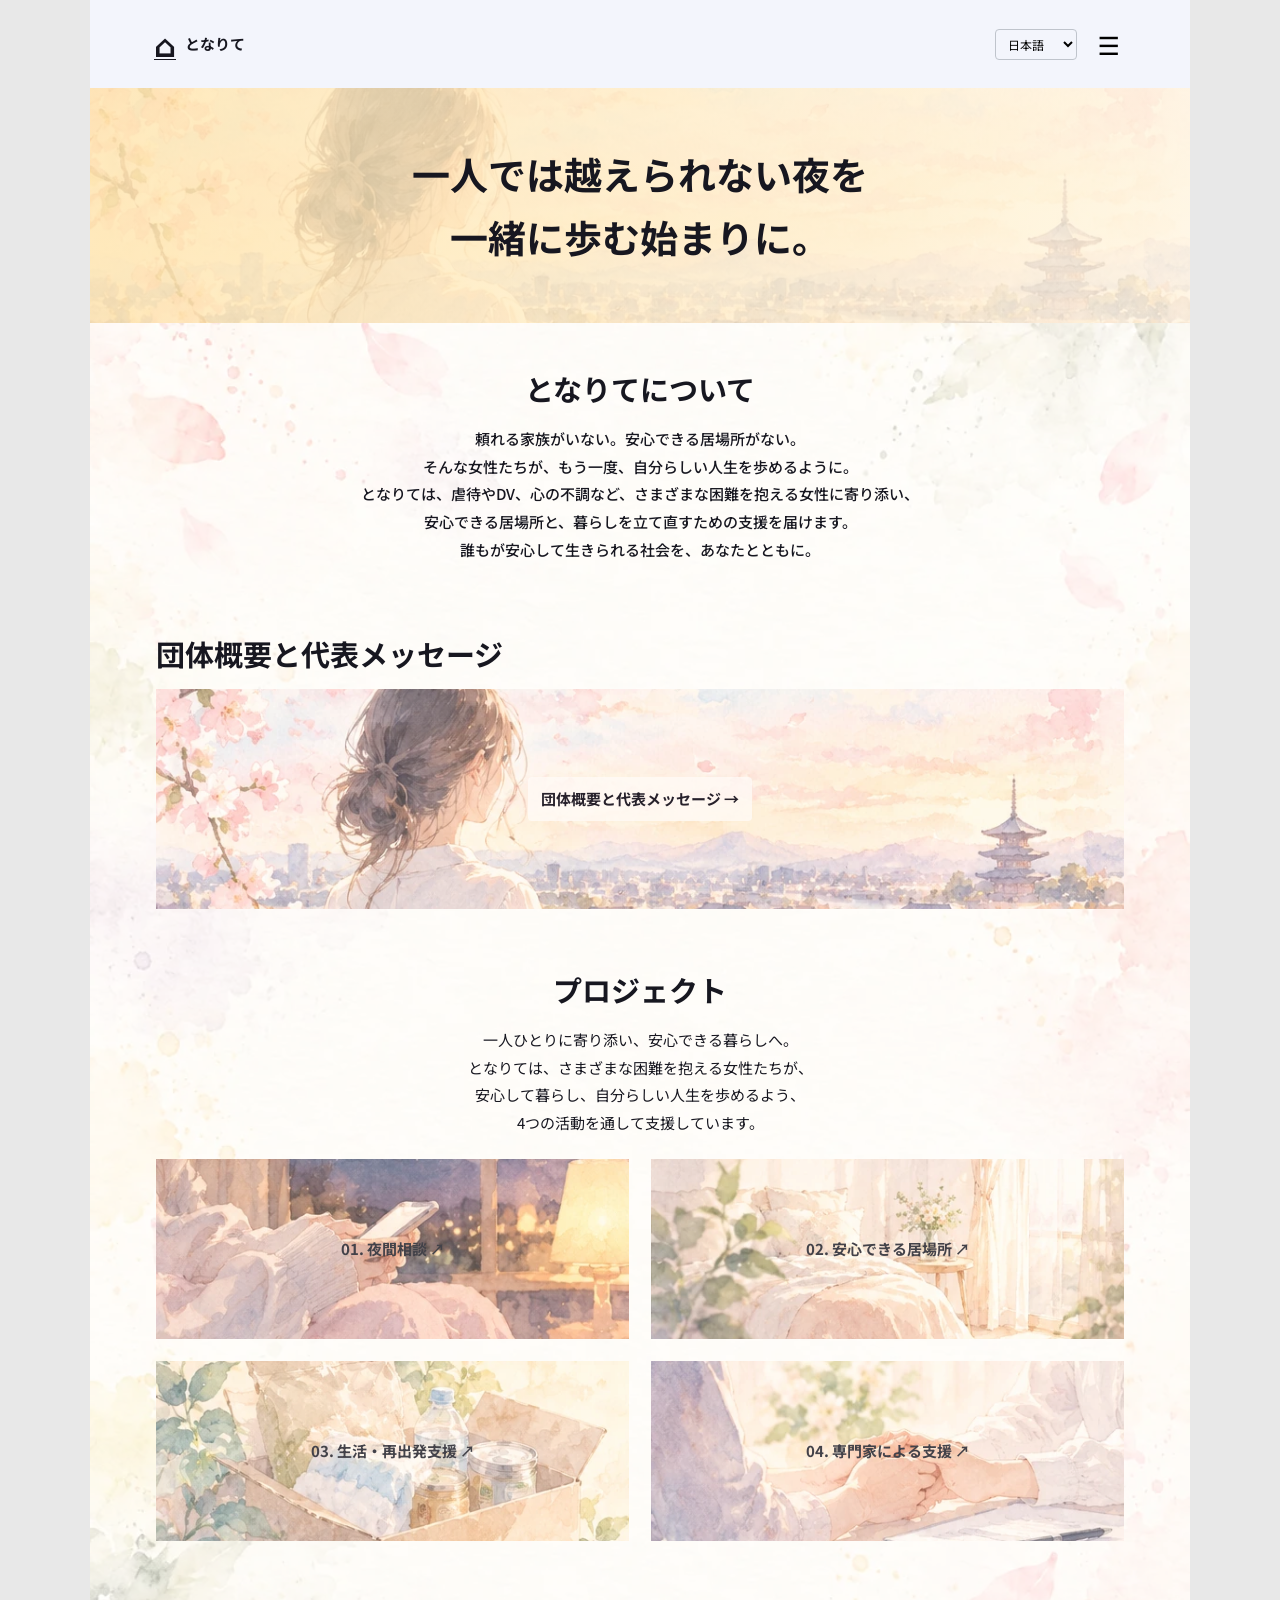
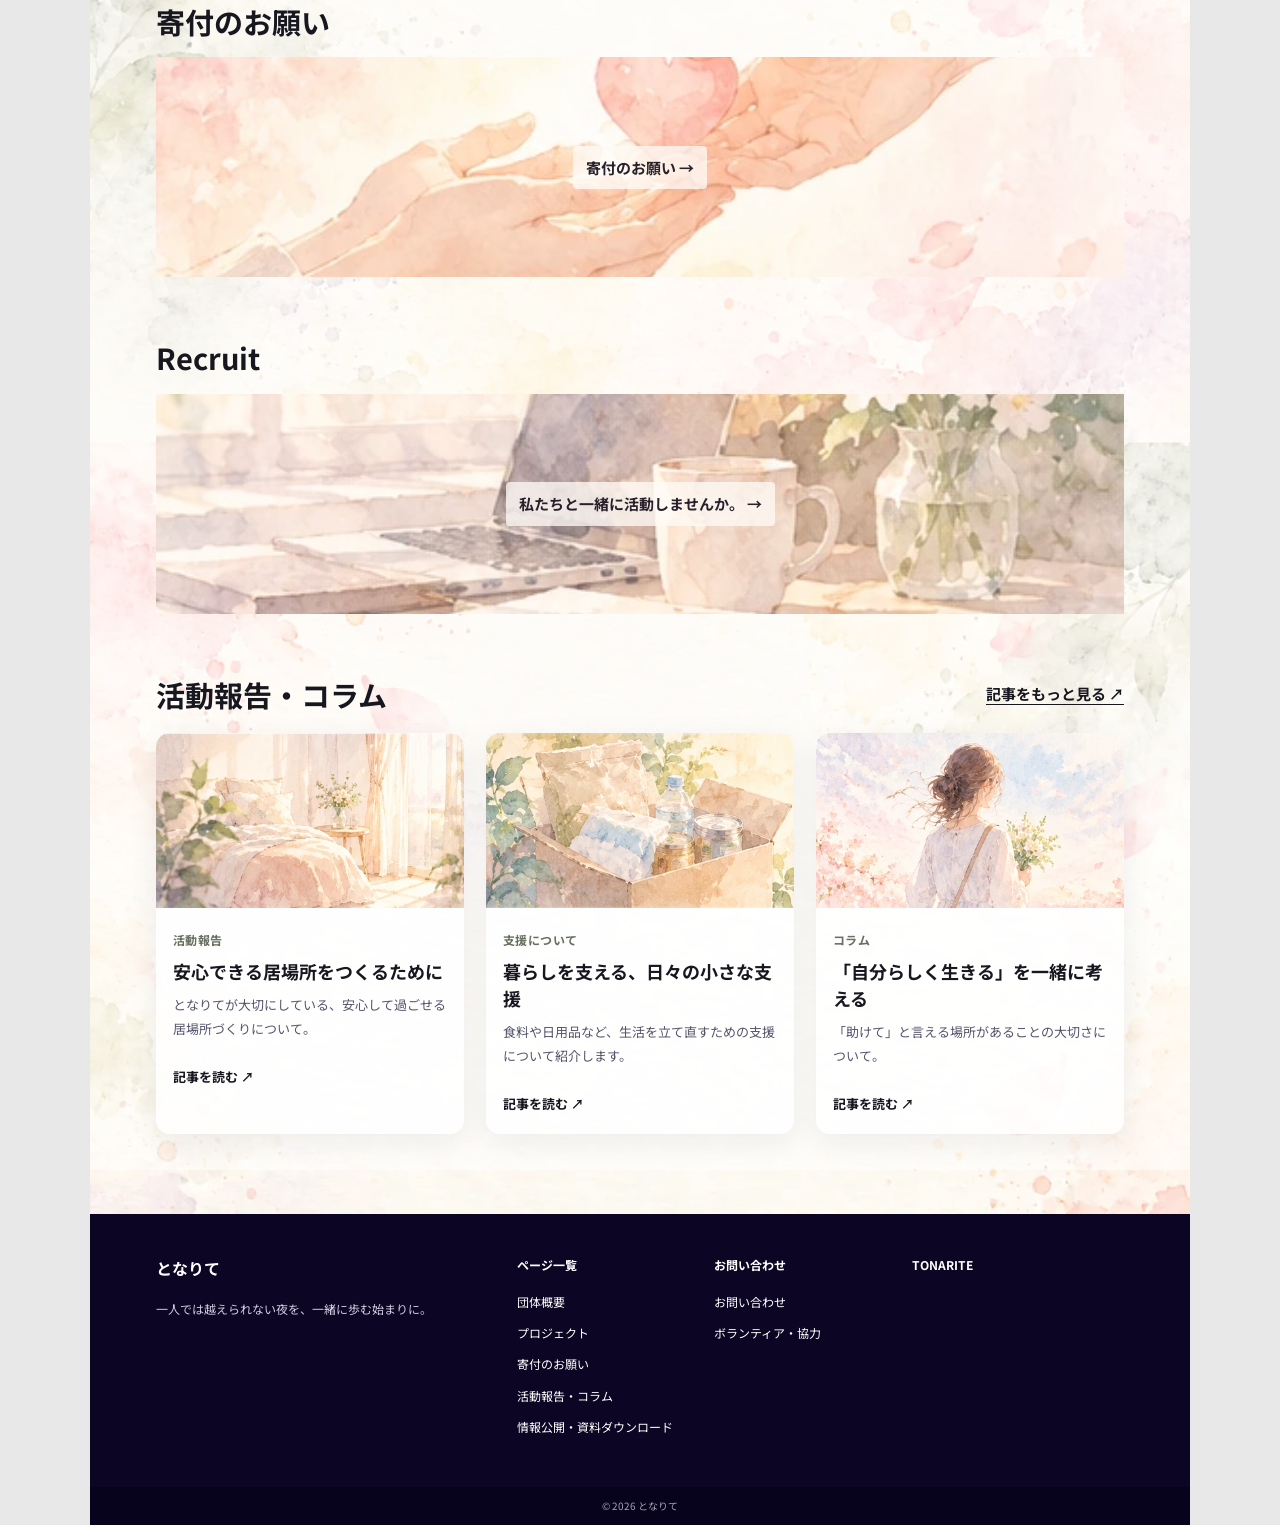
==== commit 8e4d0213: "Add files via upload" ====
--- a/index.html
+++ b/index.html
@@ -1,7 +1,7 @@
 <!doctype html>
 <html lang="ja"><head><meta charset="utf-8"><meta name="viewport" content="width=device-width,initial-scale=1"><meta name="description" content="となりて — 一人では越えられない夜を、一緒に歩む始まりに。"><title>ホーム | となりて</title><link rel="stylesheet" href="style.css?v=20261030"></head>
 <body data-page="index">
-<header class="site-header"><a class="brand" href="index.html" aria-label="となりて ホーム"><span class="brand-icon">⌂</span><span>となりて</span></a><div class="header-actions"><label class="sr-only" for="lang">Language</label><select id="lang" aria-label="Language"><option value="ja">日本語</option><option value="en">English</option><option value="es">Español</option><option value="zh">中文</option></select><button class="menu-toggle" id="menu-toggle" aria-expanded="false" aria-controls="site-nav" aria-label="メニューを開く">☰</button></div><nav id="site-nav" class="site-nav" aria-label="主なメニュー"><a href="index.html" data-t="navHome">ホーム</a><a href="about.html" data-t="navAbout">団体概要</a><a href="projects.html" data-t="navProjects">プロジェクト</a><a href="donation.html" data-t="navDonate">寄付のお願い</a><a href="contact.html" data-t="navContact">お問い合わせ</a><a href="articles.html" class="nav-articles">活動報告・コラム</a><a href="disclosure.html" class="nav-disclosure">情報公開・資料</a></nav></header>
+<header class="site-header"><a class="brand" href="index.html" aria-label="となりて ホーム"><span class="brand-icon">⌂</span><span>となりて</span></a><div class="header-actions"><label class="sr-only" for="lang">Language</label><select id="lang" aria-label="Language"><option value="ja">日本語</option><option value="en">English</option><option value="es">Español</option><option value="zh">中文</option></select><button class="menu-toggle" id="menu-toggle" aria-expanded="false" aria-controls="site-nav" aria-label="メニューを開く">☰</button></div><nav id="site-nav" class="site-nav" aria-label="主なメニュー"><a href="index.html" data-t="navHome">ホーム</a><a href="about.html" data-t="navAbout">団体概要</a><a href="projects.html" data-t="navProjects">プロジェクト</a><a href="donation.html" data-t="navDonate">寄付のお願い</a><a href="contact.html" data-t="navContact">お問い合わせ</a><a href="articles.html" class="nav-articles">活動報告・コラム</a><a href="disclosure.html" class="nav-disclosure" data-disclosure-menu>情報公開・資料ダウンロード</a></nav></header>
 <main id="app"></main>
-<footer class="footer"><div class="footer-inner"><div><h2>となりて</h2><p data-t="footerLine">一人では越えられない夜を、一緒に歩む始まりに。</p></div><div><h3 data-t="footerExplore">ページ一覧</h3><a href="about.html" data-t="navAbout">団体概要</a><a href="projects.html" data-t="navProjects">プロジェクト</a><a href="donation.html" data-t="navDonate">寄付のお願い</a><a href="articles.html">活動報告・コラム</a><a href="disclosure.html" class="footer-disclosure">情報公開・資料</a></div><div><h3 data-t="footerSupport">お問い合わせ</h3><a href="contact.html" data-t="navContact">お問い合わせ</a><a href="contact.html?type=general" data-t="navVolunteer">ボランティア・協力</a></div><div><h3>TONARITE</h3></div></div><div class="copyright">© 2026 となりて</div></footer>
+<footer class="footer"><div class="footer-inner"><div><h2>となりて</h2><p data-t="footerLine">一人では越えられない夜を、一緒に歩む始まりに。</p></div><div><h3 data-t="footerExplore">ページ一覧</h3><a href="about.html" data-t="navAbout">団体概要</a><a href="projects.html" data-t="navProjects">プロジェクト</a><a href="donation.html" data-t="navDonate">寄付のお願い</a><a href="articles.html">活動報告・コラム</a><a href="disclosure.html" class="footer-disclosure" data-disclosure-menu>情報公開・資料ダウンロード</a></div><div><h3 data-t="footerSupport">お問い合わせ</h3><a href="contact.html" data-t="navContact">お問い合わせ</a><a href="contact.html?type=general" data-t="navVolunteer">ボランティア・協力</a></div><div><h3>TONARITE</h3></div></div><div class="copyright">© 2026 となりて</div></footer>
 <script src="script.js?v=20261030" defer></script><script src="articles-data.js?v=20261026" defer></script><script src="articles.js?v=20261026" defer></script></body></html>
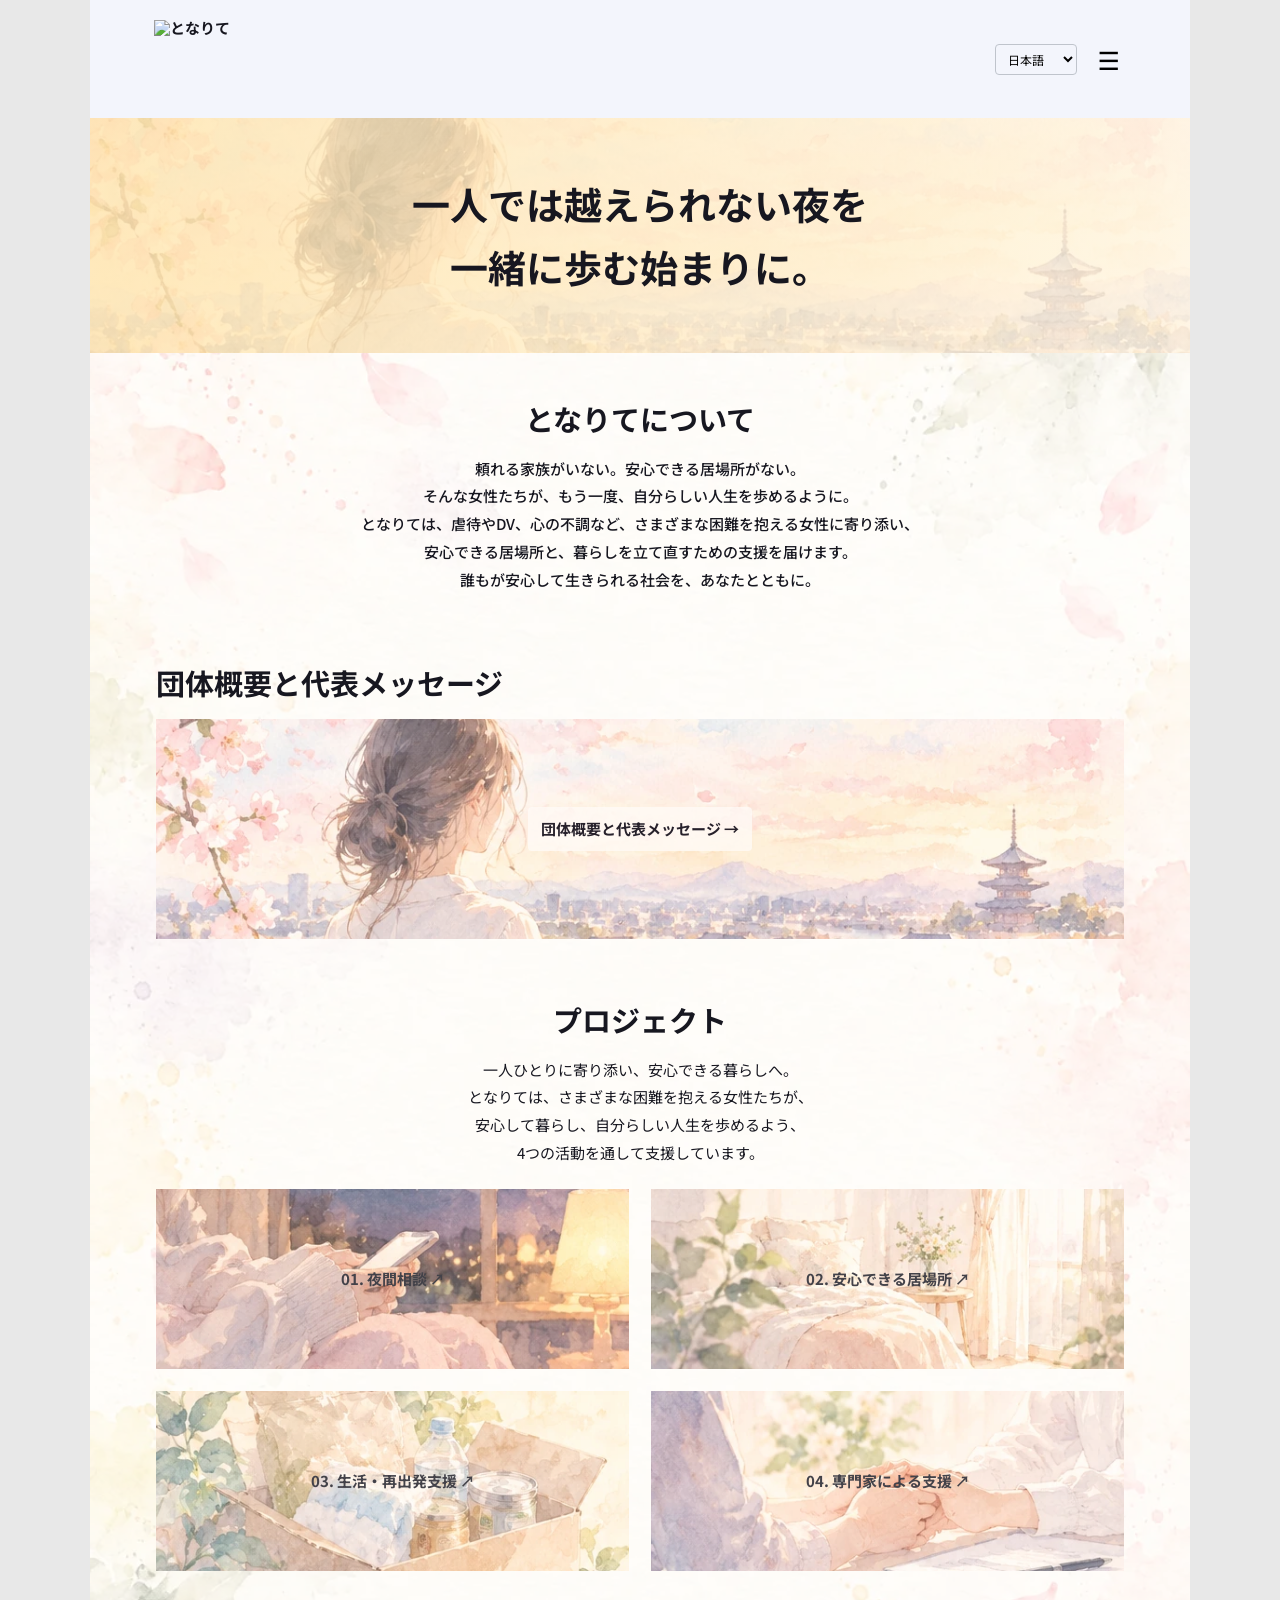
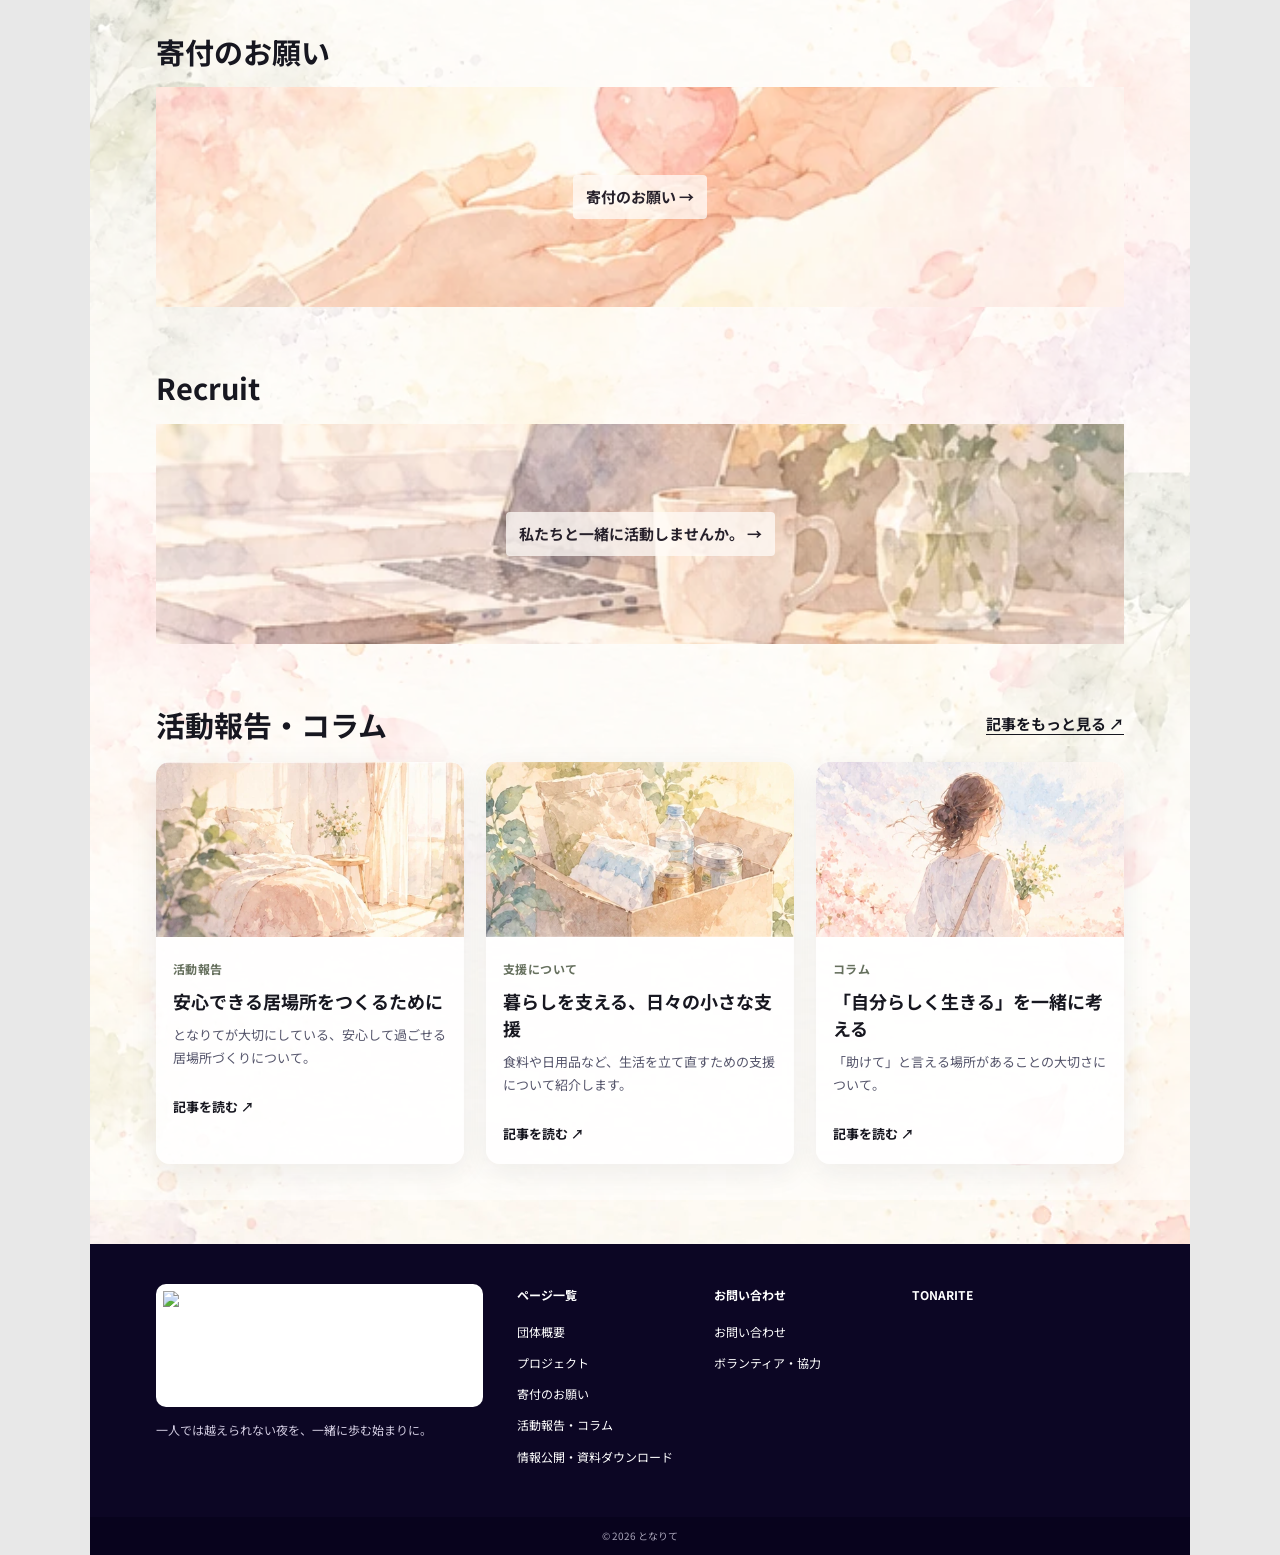
==== commit 0e8efd63: "Add files via upload" ====
--- a/index.html
+++ b/index.html
@@ -1,7 +1,7 @@
 <!doctype html>
-<html lang="ja"><head><meta charset="utf-8"><meta name="viewport" content="width=device-width,initial-scale=1"><meta name="description" content="となりて — 一人では越えられない夜を、一緒に歩む始まりに。"><title>ホーム | となりて</title><link rel="stylesheet" href="style.css?v=20261030"></head>
+<html lang="ja"><head><meta charset="utf-8"><meta name="viewport" content="width=device-width,initial-scale=1"><meta name="description" content="となりて — 一人では越えられない夜を、一緒に歩む始まりに。"><title>ホーム | となりて</title><link rel="stylesheet" href="style.css?v=20261030logo1"></head>
 <body data-page="index">
-<header class="site-header"><a class="brand" href="index.html" aria-label="となりて ホーム"><span class="brand-icon">⌂</span><span>となりて</span></a><div class="header-actions"><label class="sr-only" for="lang">Language</label><select id="lang" aria-label="Language"><option value="ja">日本語</option><option value="en">English</option><option value="es">Español</option><option value="zh">中文</option></select><button class="menu-toggle" id="menu-toggle" aria-expanded="false" aria-controls="site-nav" aria-label="メニューを開く">☰</button></div><nav id="site-nav" class="site-nav" aria-label="主なメニュー"><a href="index.html" data-t="navHome">ホーム</a><a href="about.html" data-t="navAbout">団体概要</a><a href="projects.html" data-t="navProjects">プロジェクト</a><a href="donation.html" data-t="navDonate">寄付のお願い</a><a href="contact.html" data-t="navContact">お問い合わせ</a><a href="articles.html" class="nav-articles">活動報告・コラム</a><a href="disclosure.html" class="nav-disclosure" data-disclosure-menu>情報公開・資料ダウンロード</a></nav></header>
+<header class="site-header"><a class="brand" href="index.html" aria-label="となりて ホーム"><img class="brand-logo" src="assets/tonarite-logo.png" alt="となりて" width="90" height="80"></a><div class="header-actions"><label class="sr-only" for="lang">Language</label><select id="lang" aria-label="Language"><option value="ja">日本語</option><option value="en">English</option><option value="es">Español</option><option value="zh">中文</option></select><button class="menu-toggle" id="menu-toggle" aria-expanded="false" aria-controls="site-nav" aria-label="メニューを開く">☰</button></div><nav id="site-nav" class="site-nav" aria-label="主なメニュー"><a href="index.html" data-t="navHome">ホーム</a><a href="about.html" data-t="navAbout">団体概要</a><a href="projects.html" data-t="navProjects">プロジェクト</a><a href="donation.html" data-t="navDonate">寄付のお願い</a><a href="contact.html" data-t="navContact">お問い合わせ</a><a href="articles.html" class="nav-articles">活動報告・コラム</a><a href="disclosure.html" class="nav-disclosure" data-disclosure-menu>情報公開・資料ダウンロード</a></nav></header>
 <main id="app"></main>
-<footer class="footer"><div class="footer-inner"><div><h2>となりて</h2><p data-t="footerLine">一人では越えられない夜を、一緒に歩む始まりに。</p></div><div><h3 data-t="footerExplore">ページ一覧</h3><a href="about.html" data-t="navAbout">団体概要</a><a href="projects.html" data-t="navProjects">プロジェクト</a><a href="donation.html" data-t="navDonate">寄付のお願い</a><a href="articles.html">活動報告・コラム</a><a href="disclosure.html" class="footer-disclosure" data-disclosure-menu>情報公開・資料ダウンロード</a></div><div><h3 data-t="footerSupport">お問い合わせ</h3><a href="contact.html" data-t="navContact">お問い合わせ</a><a href="contact.html?type=general" data-t="navVolunteer">ボランティア・協力</a></div><div><h3>TONARITE</h3></div></div><div class="copyright">© 2026 となりて</div></footer>
+<footer class="footer"><div class="footer-inner"><div><a class="footer-logo-link" href="index.html" aria-label="となりて ホーム"><img class="footer-logo" src="assets/tonarite-logo.png" alt="となりて" width="130" height="115"></a><p data-t="footerLine">一人では越えられない夜を、一緒に歩む始まりに。</p></div><div><h3 data-t="footerExplore">ページ一覧</h3><a href="about.html" data-t="navAbout">団体概要</a><a href="projects.html" data-t="navProjects">プロジェクト</a><a href="donation.html" data-t="navDonate">寄付のお願い</a><a href="articles.html">活動報告・コラム</a><a href="disclosure.html" class="footer-disclosure" data-disclosure-menu>情報公開・資料ダウンロード</a></div><div><h3 data-t="footerSupport">お問い合わせ</h3><a href="contact.html" data-t="navContact">お問い合わせ</a><a href="contact.html?type=general" data-t="navVolunteer">ボランティア・協力</a></div><div><h3>TONARITE</h3></div></div><div class="copyright">© 2026 となりて</div></footer>
 <script src="script.js?v=20261030" defer></script><script src="articles-data.js?v=20261026" defer></script><script src="articles.js?v=20261026" defer></script></body></html>
--- a/style.css
+++ b/style.css
@@ -70,3 +70,12 @@
 
 /* Information disclosure page — watercolor variant */
 .disclosure-section{padding-top:28px;padding-bottom:80px}.disclosure-lead{margin:0 auto 30px;max-width:780px;text-align:center;font-size:16px}.disclosure-grid{max-width:870px;margin:auto;display:grid;grid-template-columns:repeat(3,minmax(0,1fr));gap:18px}.disclosure-card{background:rgba(255,255,255,.86);border:1px solid #eee6df;box-shadow:0 9px 30px rgba(77,62,73,.07);border-radius:14px;padding:28px 20px;min-height:265px;display:flex;flex-direction:column}.disclosure-card h2{font-size:20px;line-height:1.5;margin:10px 0}.disclosure-card p{font-size:13px;color:#595963;line-height:1.8}.disclosure-overline{color:#8e997d;font-size:11px;letter-spacing:.08em;font-weight:700}.disclosure-card [data-pdf]{margin-top:auto;padding-top:14px}.disclosure-pending{font-size:13px;color:#797881;background:#f6f3ef;padding:9px 14px;display:inline-block;border-radius:4px}.disclosure-button{display:inline-block;padding:10px 13px;background:#0c0624;color:#fff;text-decoration:none;font-size:13px;font-weight:700;border-radius:4px}.disclosure-button:hover{background:#383050}@media(max-width:760px){.disclosure-grid{grid-template-columns:1fr}.disclosure-card{min-height:210px}.disclosure-section{padding-bottom:48px}}
+
+
+/* Tonarite approved house-and-hands logo on every page */
+.site-header .brand{display:inline-flex;align-items:center;flex-shrink:0;line-height:1;}
+.site-header .brand-logo{width:90px;height:78px;object-fit:contain;display:block;}
+.site-header{min-height:104px;}
+.footer-logo-link{display:inline-flex;align-items:center;justify-content:center;background:#fff;border-radius:10px;padding:7px;margin-bottom:14px;}
+.footer-logo{width:124px;height:109px;object-fit:contain;display:block;}
+@media(max-width:680px){.site-header{min-height:78px}.site-header .brand-logo{width:66px;height:62px}.footer-logo{width:100px;height:88px}}
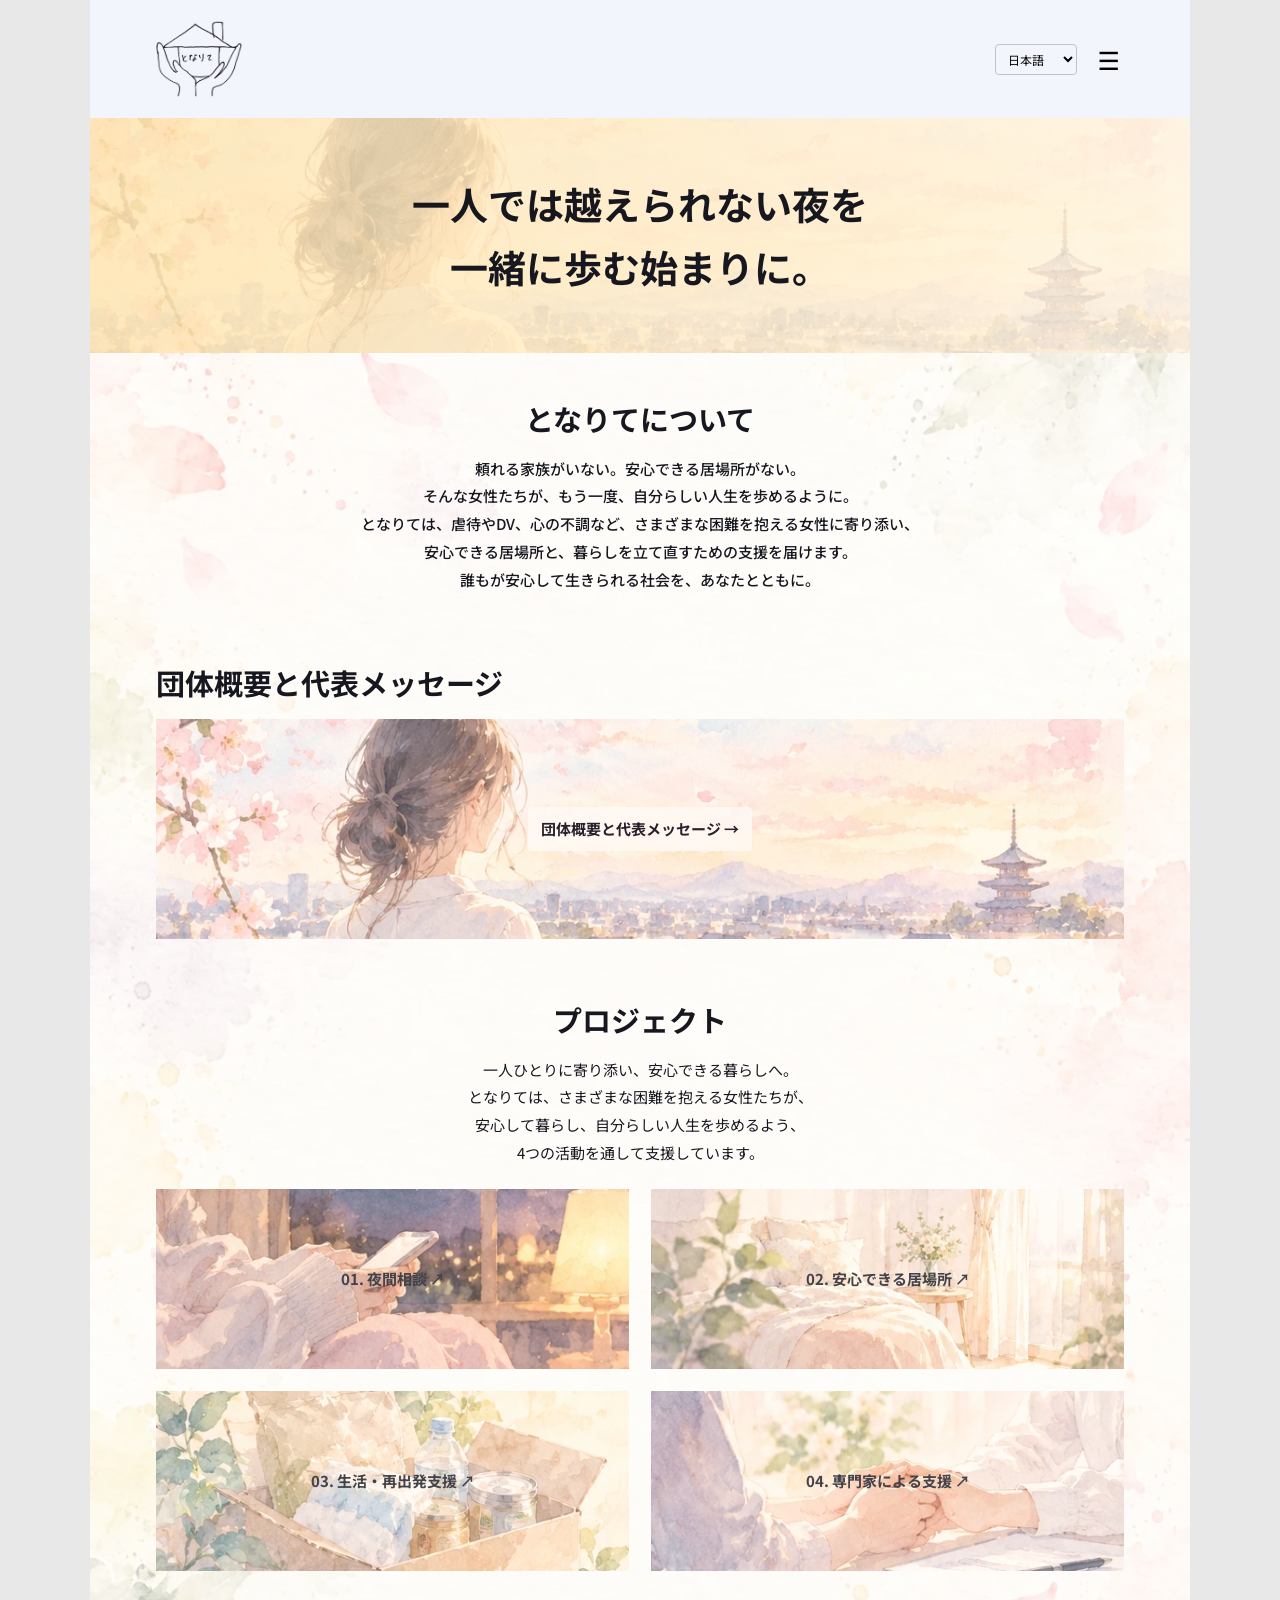
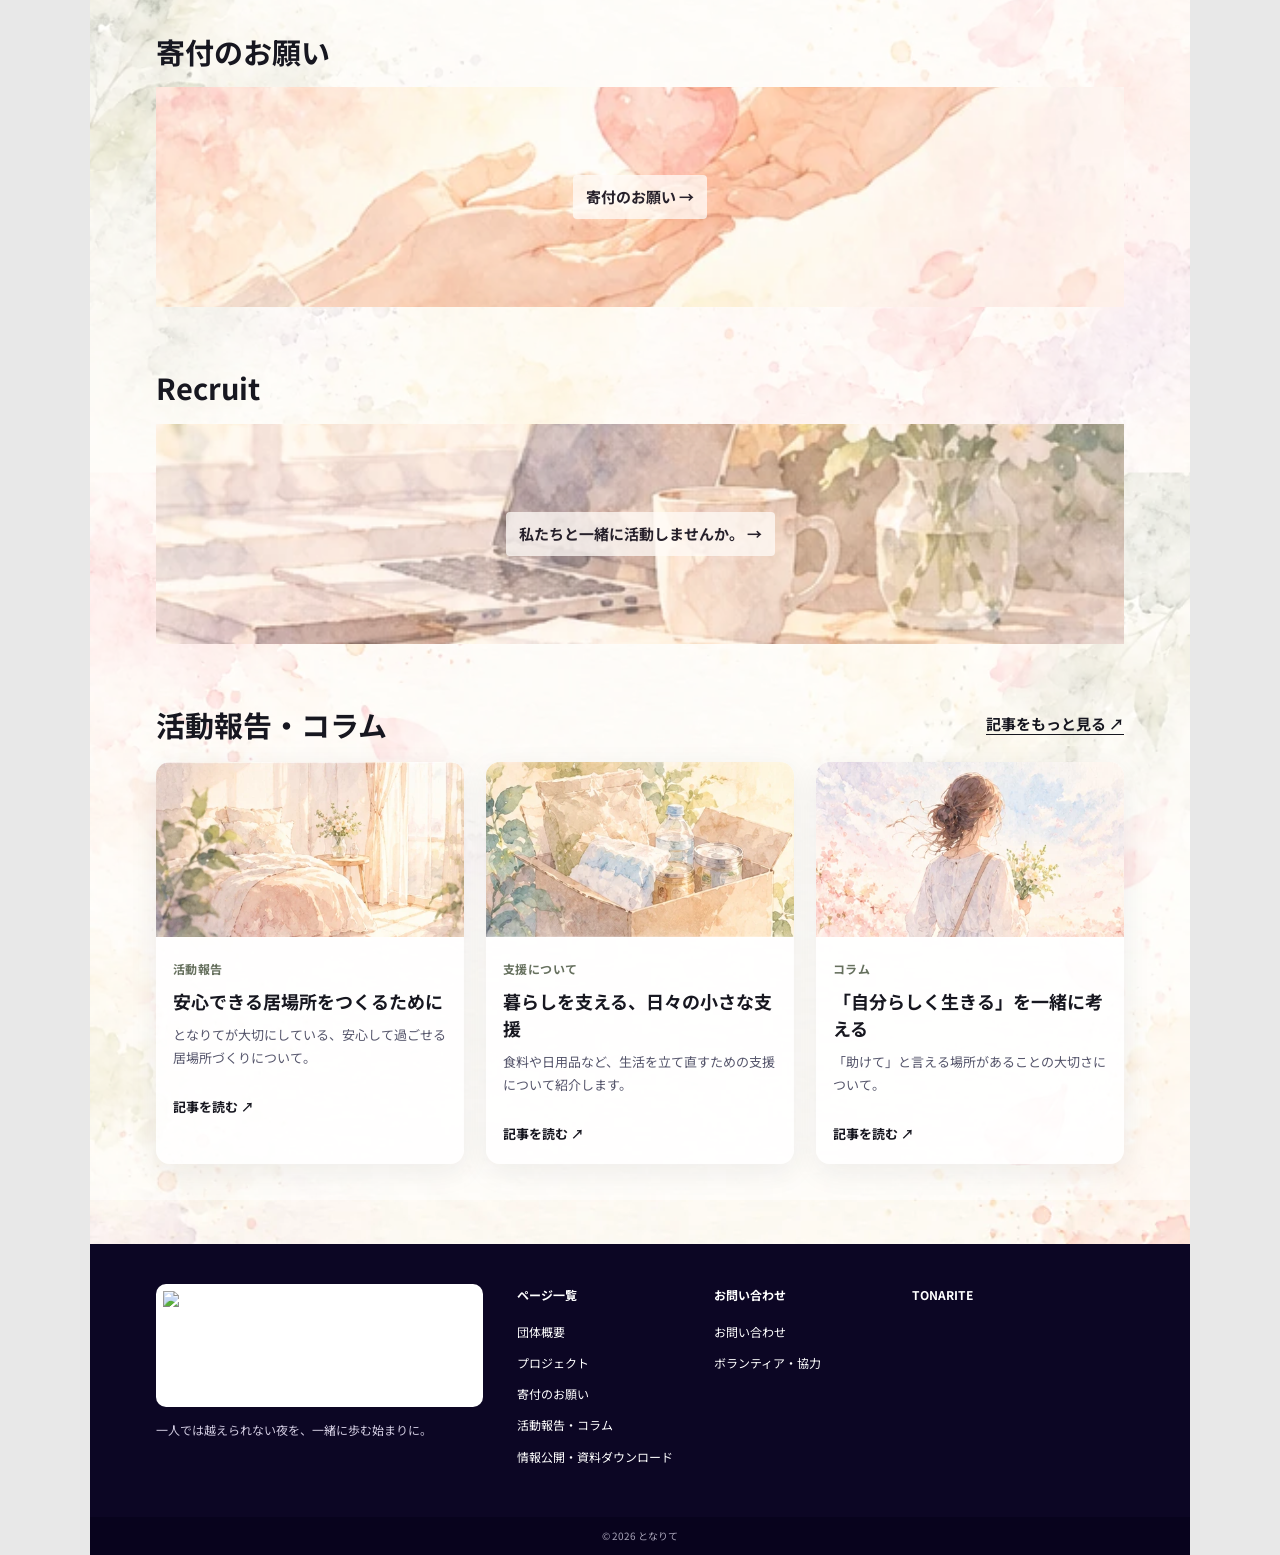
==== commit f6ce9f4f: "Update index.html" ====
--- a/index.html
+++ b/index.html
@@ -1,7 +1,7 @@
 <!doctype html>
 <html lang="ja"><head><meta charset="utf-8"><meta name="viewport" content="width=device-width,initial-scale=1"><meta name="description" content="となりて — 一人では越えられない夜を、一緒に歩む始まりに。"><title>ホーム | となりて</title><link rel="stylesheet" href="style.css?v=20261030logo1"></head>
 <body data-page="index">
-<header class="site-header"><a class="brand" href="index.html" aria-label="となりて ホーム"><img class="brand-logo" src="assets/tonarite-logo.png" alt="となりて" width="90" height="80"></a><div class="header-actions"><label class="sr-only" for="lang">Language</label><select id="lang" aria-label="Language"><option value="ja">日本語</option><option value="en">English</option><option value="es">Español</option><option value="zh">中文</option></select><button class="menu-toggle" id="menu-toggle" aria-expanded="false" aria-controls="site-nav" aria-label="メニューを開く">☰</button></div><nav id="site-nav" class="site-nav" aria-label="主なメニュー"><a href="index.html" data-t="navHome">ホーム</a><a href="about.html" data-t="navAbout">団体概要</a><a href="projects.html" data-t="navProjects">プロジェクト</a><a href="donation.html" data-t="navDonate">寄付のお願い</a><a href="contact.html" data-t="navContact">お問い合わせ</a><a href="articles.html" class="nav-articles">活動報告・コラム</a><a href="disclosure.html" class="nav-disclosure" data-disclosure-menu>情報公開・資料ダウンロード</a></nav></header>
+<header class="site-header"><a class="brand" href="index.html" aria-label="となりて ホーム"><img class="brand-logo" src="tonarite-logo.png" alt="となりて" width="90" height="80"></a><div class="header-actions"><label class="sr-only" for="lang">Language</label><select id="lang" aria-label="Language"><option value="ja">日本語</option><option value="en">English</option><option value="es">Español</option><option value="zh">中文</option></select><button class="menu-toggle" id="menu-toggle" aria-expanded="false" aria-controls="site-nav" aria-label="メニューを開く">☰</button></div><nav id="site-nav" class="site-nav" aria-label="主なメニュー"><a href="index.html" data-t="navHome">ホーム</a><a href="about.html" data-t="navAbout">団体概要</a><a href="projects.html" data-t="navProjects">プロジェクト</a><a href="donation.html" data-t="navDonate">寄付のお願い</a><a href="contact.html" data-t="navContact">お問い合わせ</a><a href="articles.html" class="nav-articles">活動報告・コラム</a><a href="disclosure.html" class="nav-disclosure" data-disclosure-menu>情報公開・資料ダウンロード</a></nav></header>
 <main id="app"></main>
 <footer class="footer"><div class="footer-inner"><div><a class="footer-logo-link" href="index.html" aria-label="となりて ホーム"><img class="footer-logo" src="assets/tonarite-logo.png" alt="となりて" width="130" height="115"></a><p data-t="footerLine">一人では越えられない夜を、一緒に歩む始まりに。</p></div><div><h3 data-t="footerExplore">ページ一覧</h3><a href="about.html" data-t="navAbout">団体概要</a><a href="projects.html" data-t="navProjects">プロジェクト</a><a href="donation.html" data-t="navDonate">寄付のお願い</a><a href="articles.html">活動報告・コラム</a><a href="disclosure.html" class="footer-disclosure" data-disclosure-menu>情報公開・資料ダウンロード</a></div><div><h3 data-t="footerSupport">お問い合わせ</h3><a href="contact.html" data-t="navContact">お問い合わせ</a><a href="contact.html?type=general" data-t="navVolunteer">ボランティア・協力</a></div><div><h3>TONARITE</h3></div></div><div class="copyright">© 2026 となりて</div></footer>
-<script src="script.js?v=20261030" defer></script><script src="articles-data.js?v=20261026" defer></script><script src="articles.js?v=20261026" defer></script></body></html>+<script src="script.js?v=20261030" defer></script><script src="articles-data.js?v=20261026" defer></script><script src="articles.js?v=20261026" defer></script></body></html>
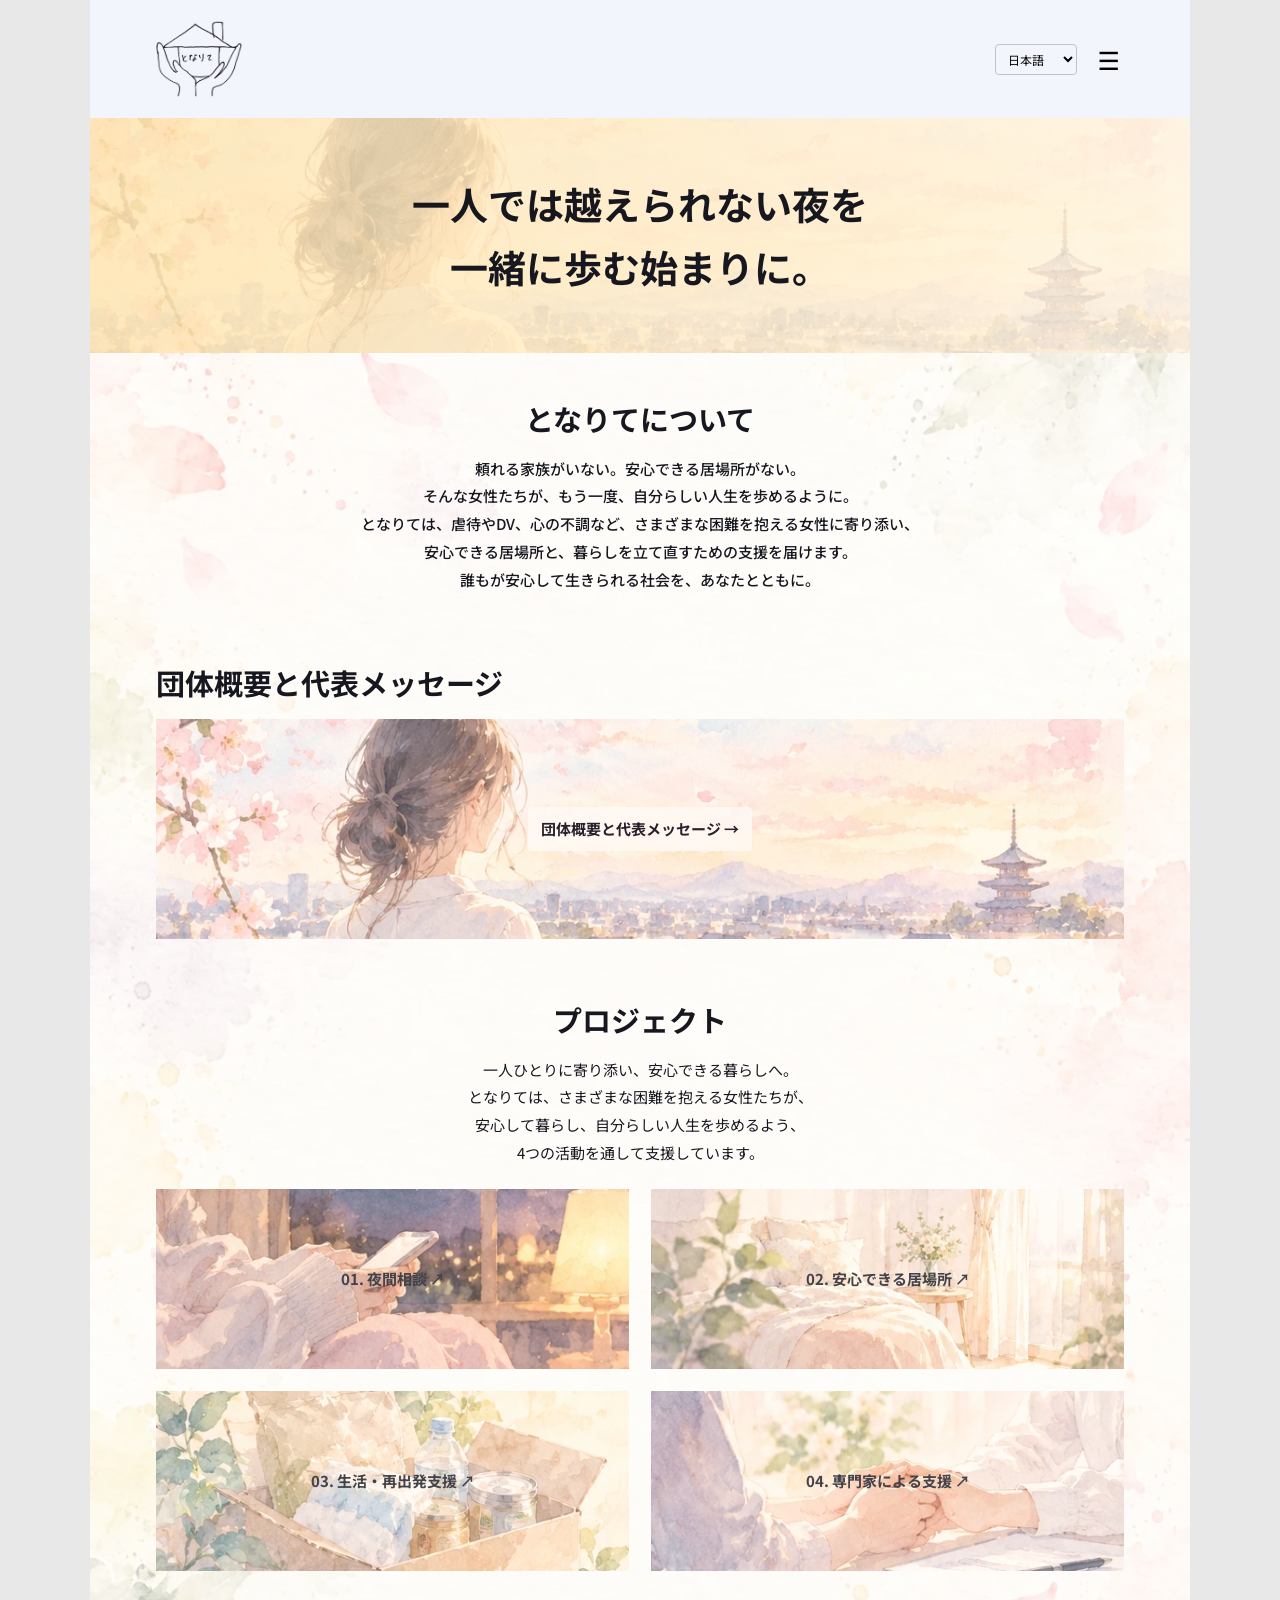
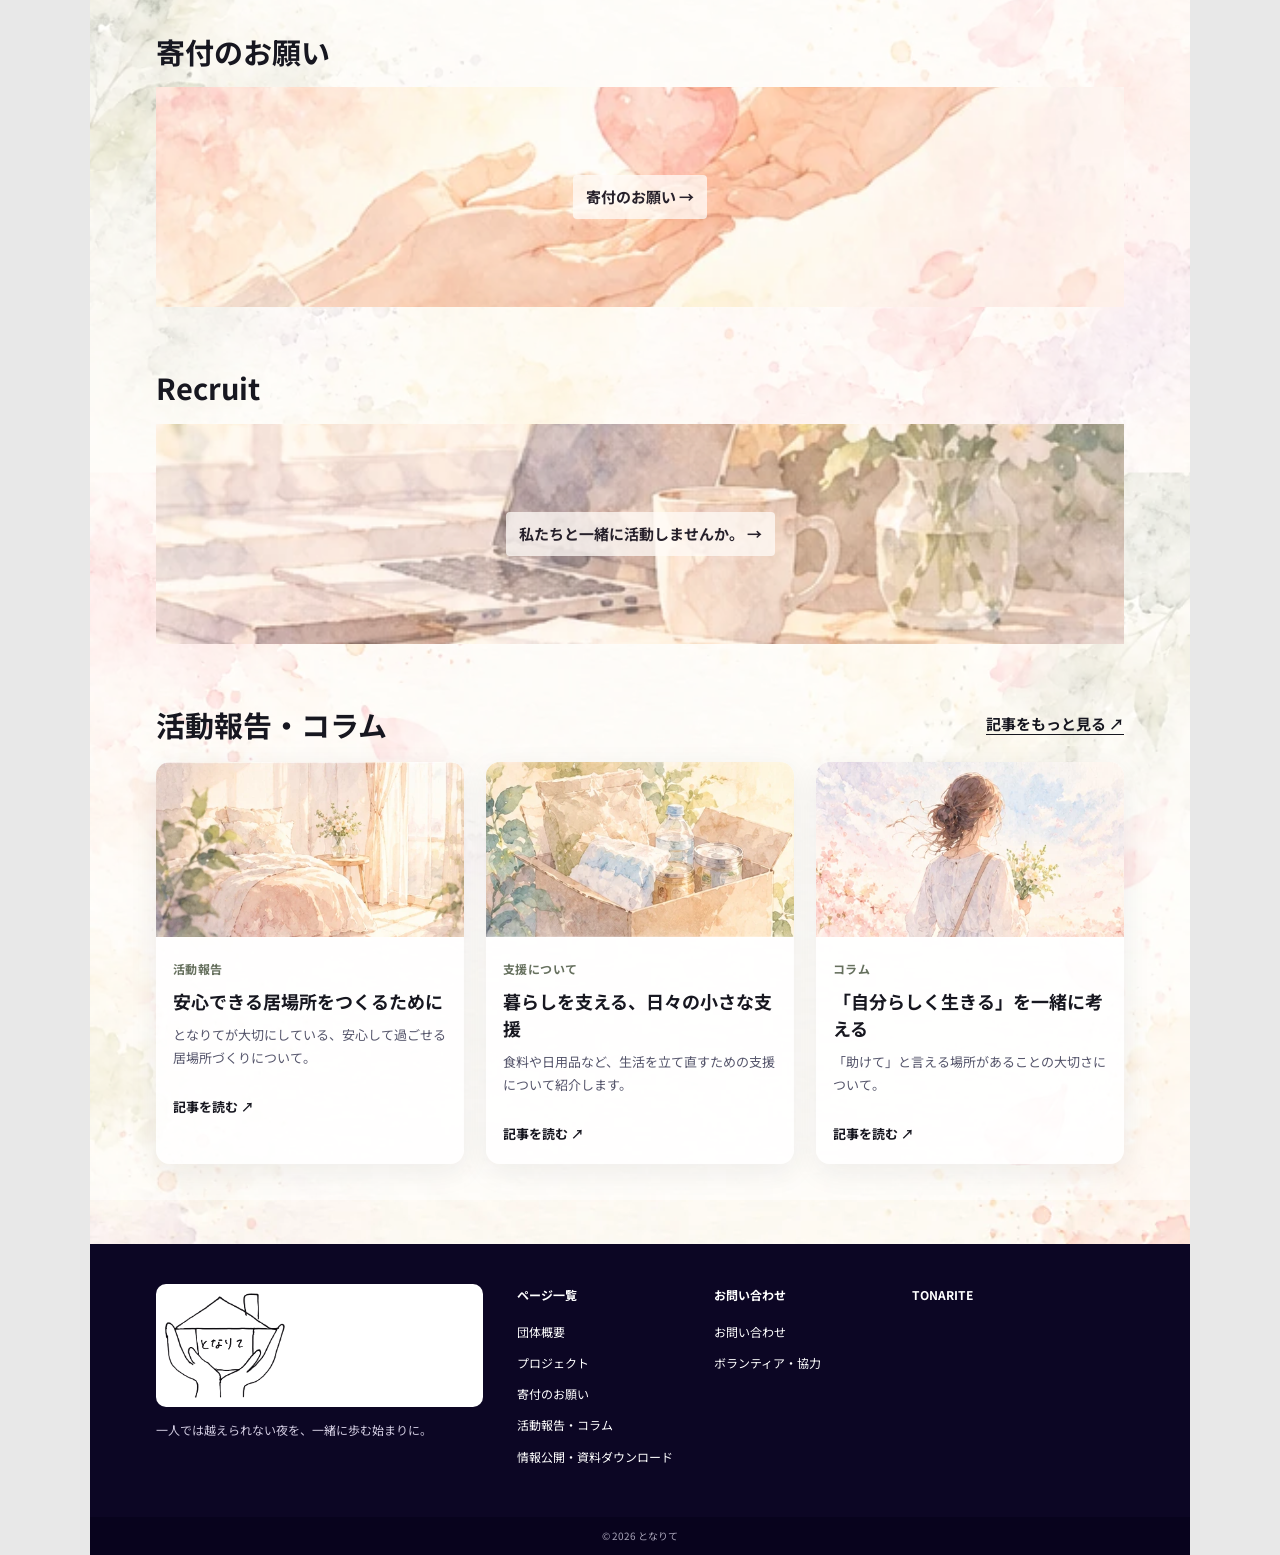
==== commit 85f010ec: "Update index.html" ====
--- a/index.html
+++ b/index.html
@@ -3,5 +3,5 @@
 <body data-page="index">
 <header class="site-header"><a class="brand" href="index.html" aria-label="となりて ホーム"><img class="brand-logo" src="tonarite-logo.png" alt="となりて" width="90" height="80"></a><div class="header-actions"><label class="sr-only" for="lang">Language</label><select id="lang" aria-label="Language"><option value="ja">日本語</option><option value="en">English</option><option value="es">Español</option><option value="zh">中文</option></select><button class="menu-toggle" id="menu-toggle" aria-expanded="false" aria-controls="site-nav" aria-label="メニューを開く">☰</button></div><nav id="site-nav" class="site-nav" aria-label="主なメニュー"><a href="index.html" data-t="navHome">ホーム</a><a href="about.html" data-t="navAbout">団体概要</a><a href="projects.html" data-t="navProjects">プロジェクト</a><a href="donation.html" data-t="navDonate">寄付のお願い</a><a href="contact.html" data-t="navContact">お問い合わせ</a><a href="articles.html" class="nav-articles">活動報告・コラム</a><a href="disclosure.html" class="nav-disclosure" data-disclosure-menu>情報公開・資料ダウンロード</a></nav></header>
 <main id="app"></main>
-<footer class="footer"><div class="footer-inner"><div><a class="footer-logo-link" href="index.html" aria-label="となりて ホーム"><img class="footer-logo" src="assets/tonarite-logo.png" alt="となりて" width="130" height="115"></a><p data-t="footerLine">一人では越えられない夜を、一緒に歩む始まりに。</p></div><div><h3 data-t="footerExplore">ページ一覧</h3><a href="about.html" data-t="navAbout">団体概要</a><a href="projects.html" data-t="navProjects">プロジェクト</a><a href="donation.html" data-t="navDonate">寄付のお願い</a><a href="articles.html">活動報告・コラム</a><a href="disclosure.html" class="footer-disclosure" data-disclosure-menu>情報公開・資料ダウンロード</a></div><div><h3 data-t="footerSupport">お問い合わせ</h3><a href="contact.html" data-t="navContact">お問い合わせ</a><a href="contact.html?type=general" data-t="navVolunteer">ボランティア・協力</a></div><div><h3>TONARITE</h3></div></div><div class="copyright">© 2026 となりて</div></footer>
+<footer class="footer"><div class="footer-inner"><div><a class="footer-logo-link" href="index.html" aria-label="となりて ホーム"><img class="footer-logo" src="tonarite-logo.png" alt="となりて" width="130" height="115"></a><p data-t="footerLine">一人では越えられない夜を、一緒に歩む始まりに。</p></div><div><h3 data-t="footerExplore">ページ一覧</h3><a href="about.html" data-t="navAbout">団体概要</a><a href="projects.html" data-t="navProjects">プロジェクト</a><a href="donation.html" data-t="navDonate">寄付のお願い</a><a href="articles.html">活動報告・コラム</a><a href="disclosure.html" class="footer-disclosure" data-disclosure-menu>情報公開・資料ダウンロード</a></div><div><h3 data-t="footerSupport">お問い合わせ</h3><a href="contact.html" data-t="navContact">お問い合わせ</a><a href="contact.html?type=general" data-t="navVolunteer">ボランティア・協力</a></div><div><h3>TONARITE</h3></div></div><div class="copyright">© 2026 となりて</div></footer>
 <script src="script.js?v=20261030" defer></script><script src="articles-data.js?v=20261026" defer></script><script src="articles.js?v=20261026" defer></script></body></html>
